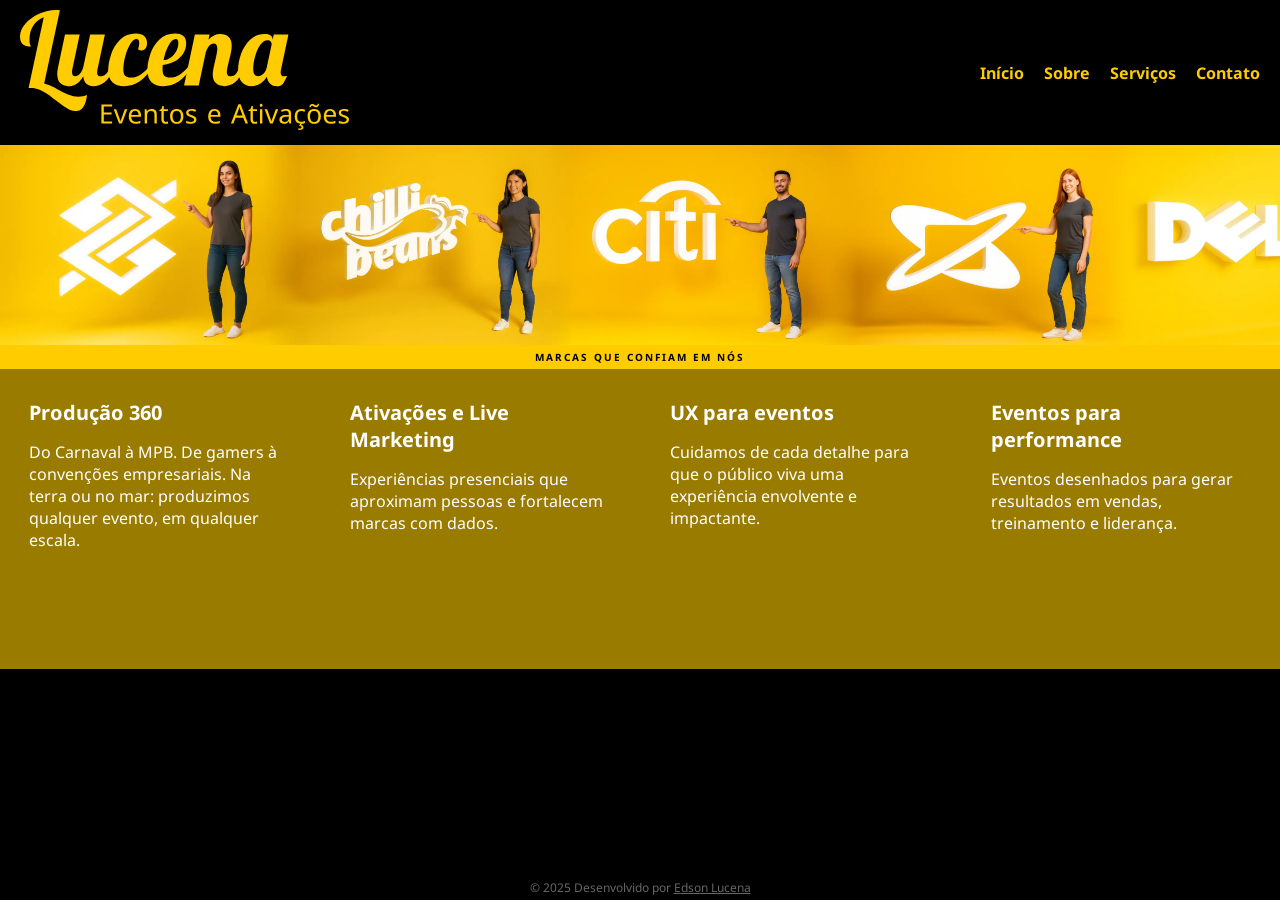
==== index.html @ a561ec1a "carrossel" ====
<!DOCTYPE html>
<html lang="pt-BR">
<head>
    <meta charset="UTF-8">
    <meta name="viewport" content="width=device-width, initial-scale=1.0">
    <title>Meu Site</title>
    <link rel="preconnect" href="https://fonts.googleapis.com">
    <link rel="preconnect" href="https://fonts.gstatic.com" crossorigin>
    <link href="https://fonts.googleapis.com/css2?family=Noto+Sans:wght@400;700&display=swap" rel="stylesheet">
    <link rel="stylesheet" href="styles.css">
</head>
<body>

    <header>
        <div class="logo-container">
            <img src="images/logo.svg" alt="Logotipo do projeto" class="logo">
        </div>

        <nav class="desktop-menu">
            <ul>
                <li><a href="#">Início</a></li>
                <li><a href="#">Sobre</a></li>
                <li><a href="#">Serviços</a></li>
                <li><a href="#">Contato</a></li>
            </ul>
        </nav>
    </header>

    <nav class="mobile-menu">
        <ul>
            <li><a href="#">Opção 1</a></li>
            <li><a href="#">Opção 2</a></li>
            <li><a href="#">Opção 3</a></li>
            <li><a href="#">Opção 4</a></li>
            <li><a href="#">Opção 5</a></li>
        </ul>
    </nav>
    
    <div class="panoramic-wrapper">
        <div class="panoramic-container">
            </div>
    </div>
    
    <div class="image-caption-band">MARCAS QUE CONFIAM EM NÓS</div>

    <section class="service-cards-section">
        <div class="service-cards-container">
            <div class="service-card">
                <a href="#">
                    <video class="card-video-bg" autoplay loop muted playsinline>
                        <source src="producao360.mp4" type="video/mp4">
                    </video>
                    <div class="card-content-overlay">
                        <h3>Produção 360</h3>
                        <p>Do Carnaval à MPB. De gamers à convenções empresariais. Na terra ou no mar: produzimos qualquer evento, em qualquer escala.</p>
                    </div>
                </a>
            </div>
            <div class="service-card">
                <a href="#">
                    <video class="card-video-bg" autoplay loop muted playsinline>
                        <source src="livemkt.mp4" type="video/mp4">
                    </video>
                    <div class="card-content-overlay">
                        <h3>Ativações e Live Marketing</h3>
                        <p>Experiências presenciais que aproximam pessoas e fortalecem marcas com dados.</p>
                    </div>
                </a>
            </div>
            <div class="service-card">
                <a href="#">
                    <video class="card-video-bg" autoplay loop muted playsinline>
                        <source src="ux.mp4" type="video/mp4">
                    </video>
                    <div class="card-content-overlay">
                        <h3>UX para eventos</h3>
                        <p>Cuidamos de cada detalhe para que o público viva uma experiência envolvente e impactante.</p>
                    </div>
                </a>
            </div>
            <div class="service-card">
                <a href="#">
                    <video class="card-video-bg" autoplay loop muted playsinline>
                        <source src="treinamento.mp4" type="video/mp4">
                    </video>
                    <div class="card-content-overlay">
                        <h3>Eventos para performance</h3>
                        <p>Eventos desenhados para gerar resultados em vendas, treinamento e liderança.</p>
                    </div>
                </a>
            </div>
        </div>
    </section>

    <footer class="site-footer">
        <p class="copyright">© 2025 Desenvolvido por <a href="https://www.linkedin.com/in/edsonlucena/" target="_blank">Edson Lucena</a></p>
    </footer>

    </body>
</html>
---- styles.css ----
/* Estilos gerais */
* {
    box-sizing: border-box;
    margin: 0;
    padding: 0;
}

body {
    font-family: 'Noto Sans', sans-serif;
    background-color: #000000; /* Fundo preto absoluto */
    color: #ffffff; /* Cor de texto padrão branco para legibilidade */
    overflow-x: hidden;
    width: 100%;
    padding-bottom: 30px; /* Adicionado para evitar que o conteúdo fique por trás do rodapé */
}

/* Estilos para o wrapper da imagem panorâmica */
.panoramic-wrapper {
    position: relative;
    margin-bottom: 0;
    width: 100%;
}

/* Estilos para a imagem panorâmica - ALTERADO PARA BACKGROUND E ANIMAÇÃO */
.panoramic-container {
    width: 100%;
    overflow: hidden; /* Garante que a rolagem seja tratada pela animação e não pelo navegador */
    white-space: nowrap;
    -webkit-overflow-scrolling: touch;
    max-width: 100vw;
    height: 185px; /* Define a altura do contêiner */
    
    /* Configuração do Background para o Efeito Carrossel */
    background-image: url('images/imagem_marcas.webp'); /* URL da sua imagem */
    background-repeat: repeat-x; /* Repete horizontalmente */
    background-size: auto 100%; /* Ajusta a altura da imagem para preencher o contêiner, mantendo a proporção */
    
    /* Aplica a Animação */
    animation: scroll-panoramic 40s linear infinite; /* 40s para um movimento lento e constante */
}

/* Os estilos .panoramic-container:active, cursores e scrollbar-hiding foram removidos pois não são mais necessários. */

/* NOVO: Keyframes para a animação de rolagem */
@keyframes scroll-panoramic {
    from {
        background-position: 0 0; /* Começa na posição 0 */
    }
    to {
        background-position: -3000px 0; /* Move a posição X em um valor grande para simular o loop infinito da repetição do background */
    }
}

/* Estilos para a faixa de legenda */
.image-caption-band {
    width: 100%;
    background-color: #FFCC00; /* Fundo #FFCC00 */
    color: #000000; /* Texto preto absoluto */
    text-align: center;
    padding: 5px 0;
    margin-top: 0;
    font-weight: bold;
    letter-spacing: 2px;
    font-size: 10px; /* Tamanho reduzido */
}

/* Estilos para Mobile (o padrão, para começar) */
header {
    display: flex;
    flex-direction: column;
    align-items: flex-start;
    padding: 10px 10px 0;
    max-width: 100%;
}

.logo-container {
    padding: 0;
}

.logo {
    height: 90px;
}

/* Esconde o menu de desktop por padrão */
.desktop-menu {
    display: none;
}

/* Estilos do menu mobile */
.mobile-menu {
    width: 100%;
    overflow-x: auto;
    -webkit-overflow-scrolling: touch;
    margin-top: 0;
    padding: 10px 10px;
    max-width: 100%;
}

/* Ocultar a barra de rolagem visualmente, mantendo a funcionalidade de rolagem */
.mobile-menu::-webkit-scrollbar {
    display: none;
}

.mobile-menu {
    -ms-overflow-style: none;
    scrollbar-width: none;
}

.mobile-menu ul {
    list-style: none;
    display: flex;
    gap: 10px;
}

.mobile-menu ul li {
    flex-shrink: 0;
}

.mobile-menu ul li a {
    display: block;
    padding: 8px 15px;
    background-color: #FFCC00; /* Fundo #FFCC00 */
    border-radius: 20px;
    text-decoration: none;
    color: #000000; /* Corrigido para preto absoluto para maior contraste */
}

/* Estilos para Desktop (a partir de 768px de largura) */
@media (min-width: 768px) {
    header {
        flex-direction: row;
        justify-content: space-between;
        align-items: center;
        padding: 10px 20px;
        max-width: 100%;
    }

    /* Ajuste da logo para desktop */
    .logo {
        height: 120px;
    }

    /* Mostra o menu de desktop e esconde o de mobile */
    .desktop-menu {
        display: block;
    }

    .mobile-menu {
        display: none;
    }

    .desktop-menu ul {
        list-style: none;
        display: flex;
        gap: 20px;
    }

    .desktop-menu ul li a {
        text-decoration: none;
        font-weight: bold;
        color: #FFCC00; /* Texto #FFCC00 */
    }

    /* Ajuste opcional para a imagem panorâmica no desktop */
    .panoramic-container { /* Altera a altura do container que agora segura o background */
        height: 200px;
    }
}

/* Estilos da seção de cards de serviço - AJUSTADO */
.service-cards-section {
    padding: 0; /* Remove padding externo acima e abaixo */
}

.service-cards-container {
    /* Remove a rolagem horizontal e o padding lateral no mobile */
    display: flex;
    flex-direction: column; /* Empilha os cards no mobile */
    gap: 0; /* Remove o espaçamento entre os elementos */
    padding: 0;
    overflow-x: hidden;
    -webkit-overflow-scrolling: unset;
}

/* Oculta as barras de rolagem que estavam nos cards-container */
.service-cards-container::-webkit-scrollbar {
    display: none;
}

.service-cards-container {
    -ms-overflow-style: none;
    scrollbar-width: none;
}

/* Estilo do link que agora envolve todo o card */
.service-card a {
    display: block;
    text-decoration: none;
    color: inherit;
    position: relative; /* ESSENCIAL para posicionar o vídeo e o overlay */
    height: 100%; /* Garante que o 'a' ocupe a altura do card */
}

.service-card {
    /* Ajustes para retângulos que ocupam 100% da largura em mobile */
    flex: 1 1 100%;
    width: 100%;
    height: 200px; /* Altura fixa para criar o retângulo espaçoso */
    padding: 0; /* Removido para o padding ser controlado pelo overlay */
    background-color: #FFCC00; /* Retorna o fundo amarelo para cards sem vídeo */
    border-radius: 0; /* Remove o arredondamento */
    text-align: left;
    cursor: pointer;
    margin-bottom: 0;
}

/* NOVO: Estilo para o vídeo de fundo do card */
.card-video-bg {
    position: absolute;
    top: 0;
    left: 0;
    width: 100%;
    height: 100%;
    object-fit: cover; /* Garante que o vídeo cubra todo o container */
    z-index: 1; /* Coloca o vídeo abaixo do texto */
}

/* NOVO: Estilo para o overlay de conteúdo (texto) - APLICA O PADDING E A COR PADRÃO */
.card-content-overlay {
    position: relative; /* Necessário para estar acima do vídeo */
    z-index: 2; /* Garante que o texto fique por cima */
    height: 100%; /* Ocupa a altura total */
    padding: 30px; /* GARANTE O ESPAÇAMENTO INTERNO (O RESPIRO) */
    color: #000000; /* Cor padrão do texto (preto) para cards amarelos */
}

/* Regras de cor padrão para o texto (Usando 'inherit' ou nada para pegar a cor do .card-content-overlay) */
.service-card h3 {
    font-size: 20px;
    margin-bottom: 15px;
    color: inherit; /* Herda a cor do .card-content-overlay (preto) */
}

.service-card p {
    font-size: 16px;
    white-space: normal;
    overflow-wrap: break-word;
    color: inherit; /* Herda a cor do .card-content-overlay (preto) */
}

/* Regras de Sobrescrita APENAS para Cards com Vídeo (Força o overlay escuro e o texto branco) */
.service-card video + .card-content-overlay {
    background-color: rgba(0, 0, 0, 0.4); /* Aplica o overlay escuro apenas no card com vídeo */
    color: #ffffff; /* Força o texto para branco */
}


/* Estilos para Desktop (a partir de 768px de largura) - AJUSTADO */
@media (min-width: 768px) {
    .service-cards-container {
        flex-direction: row; /* Coloca os cards lado a lado no desktop */
        justify-content: flex-start;
        overflow-x: hidden;
        /* CORREÇÃO: Hack para eliminar micro respiros entre os cards no desktop. */
        margin-left: -1px;
        margin-right: -1px;
    }

    .service-card {
        flex: 1; /* Distribui o espaço igualmente entre os 4 cards */
        width: auto;
        max-width: none;
        height: 300px; /* Altura maior para desktop */
    }
}

/* --- */
/* Estilos para o Rodapé Fixo */
.site-footer {
    position: fixed;
    bottom: 0;
    left: 0;
    width: 100%;
    background-color: #000000; /* Alterado de #FFCC00 para preto absoluto */
    color: #666666; /* Alterado de #000000 para cinza escuro */
    text-align: center;
    padding: 3px 20px; /* Altura reduzida */
    font-size: 12px;
    z-index: 1000;
}

.site-footer p {
    margin: 0;
    line-height: 1.5;
}

.site-footer a {
    color: #666666; /* Alterado de #000000 para cinza escuro */
    text-decoration: underline;
}
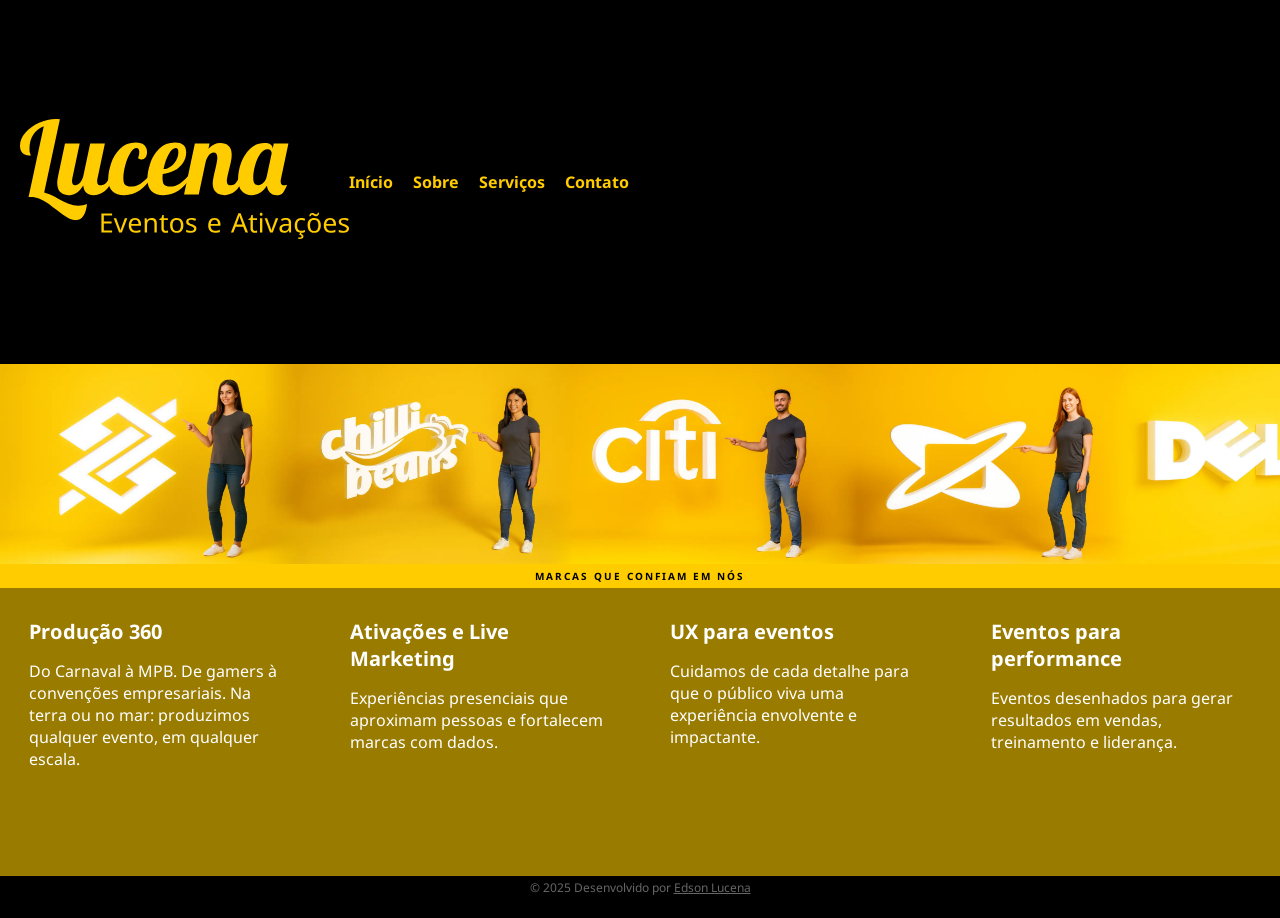
==== commit d99f0543: "cabecalho" ====
--- a/index.html
+++ b/index.html
@@ -24,6 +24,12 @@
                 <li><a href="#">Contato</a></li>
             </ul>
         </nav>
+
+        <div class="header-video-container">
+            <video class="header-video-bg" autoplay loop muted playsinline>
+                <source src="1126.mp4" type="video/mp4">
+            </video>
+        </div>
     </header>
 
     <nav class="mobile-menu">
--- a/styles.css
+++ b/styles.css
@@ -39,8 +39,6 @@
     animation: scroll-panoramic 40s linear infinite; /* 40s para um movimento lento e constante */
 }
 
-/* Os estilos .panoramic-container:active, cursores e scrollbar-hiding foram removidos pois não são mais necessários. */
-
 /* NOVO: Keyframes para a animação de rolagem */
 @keyframes scroll-panoramic {
     from {
@@ -125,6 +123,12 @@
     color: #000000; /* Corrigido para preto absoluto para maior contraste */
 }
 
+/* Ocultar o vídeo em dispositivos móveis (padrão) */
+.header-video-container {
+    display: none; 
+}
+
+
 /* Estilos para Desktop (a partir de 768px de largura) */
 @media (min-width: 768px) {
     header {
@@ -164,6 +168,24 @@
     /* Ajuste opcional para a imagem panorâmica no desktop */
     .panoramic-container { /* Altera a altura do container que agora segura o background */
         height: 200px;
+    }
+
+    /* NOVO: Estilos para o vídeo no cabeçalho */
+    .header-video-container {
+        width: 100%;
+        display: flex; /* Restaura a exibição e centralização para desktop */
+        justify-content: center; /* Centraliza o conteúdo horizontalmente */
+        align-items: center;
+        padding: 20px 0;
+        margin-top: 20px;
+        /* Sobrescreve o display: none padrão */
+    }
+
+    .header-video-bg {
+        max-width: 900px; /* Define uma largura máxima razoável para o vídeo */
+        width: 90%; /* Ocupa 90% do container */
+        height: auto; /* Mantém a proporção do vídeo */
+        display: block;
     }
 }
 
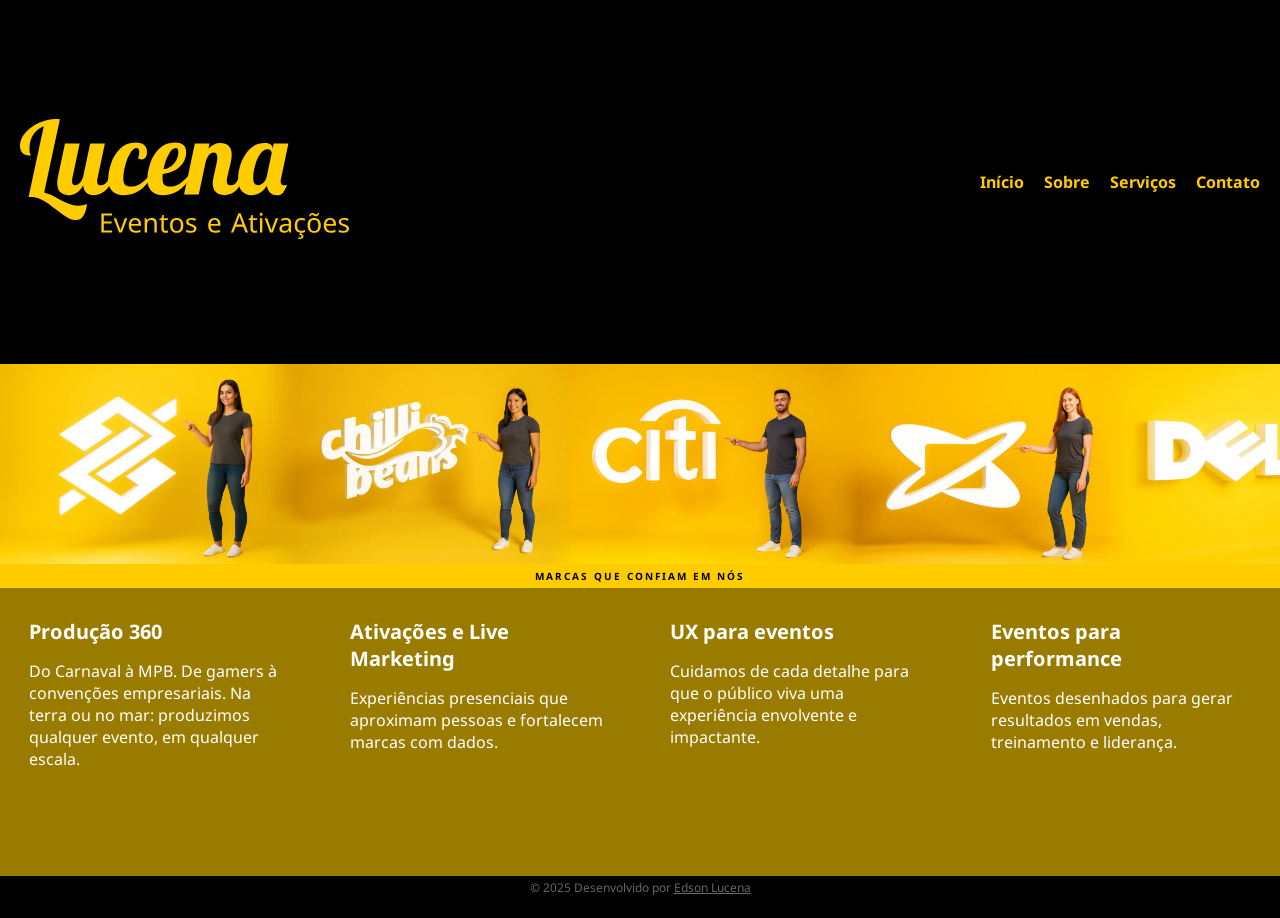
==== commit aaa78449: "up" ====
--- a/index.html
+++ b/index.html
@@ -16,6 +16,12 @@
             <img src="images/logo.svg" alt="Logotipo do projeto" class="logo">
         </div>
 
+        <div class="header-video-container">
+            <video class="header-video-bg" autoplay loop muted playsinline>
+                <source src="1126.mp4" type="video/mp4">
+            </video>
+        </div>
+
         <nav class="desktop-menu">
             <ul>
                 <li><a href="#">Início</a></li>
@@ -24,12 +30,6 @@
                 <li><a href="#">Contato</a></li>
             </ul>
         </nav>
-
-        <div class="header-video-container">
-            <video class="header-video-bg" autoplay loop muted playsinline>
-                <source src="1126.mp4" type="video/mp4">
-            </video>
-        </div>
     </header>
 
     <nav class="mobile-menu">
--- a/styles.css
+++ b/styles.css
@@ -170,11 +170,12 @@
         height: 200px;
     }
 
-    /* NOVO: Estilos para o vídeo no cabeçalho */
+    /* NOVO: Estilos para o vídeo no cabeçalho (AJUSTADO) */
     .header-video-container {
-        width: 100%;
+        /* width: 100%; REMOVIDO */
+        flex-grow: 1; /* Permite que o container ocupe todo o espaço central entre logo e menu */
         display: flex; /* Restaura a exibição e centralização para desktop */
-        justify-content: center; /* Centraliza o conteúdo horizontalmente */
+        justify-content: center; /* Centraliza o conteúdo horizontalmente dentro do espaço */
         align-items: center;
         padding: 20px 0;
         margin-top: 20px;
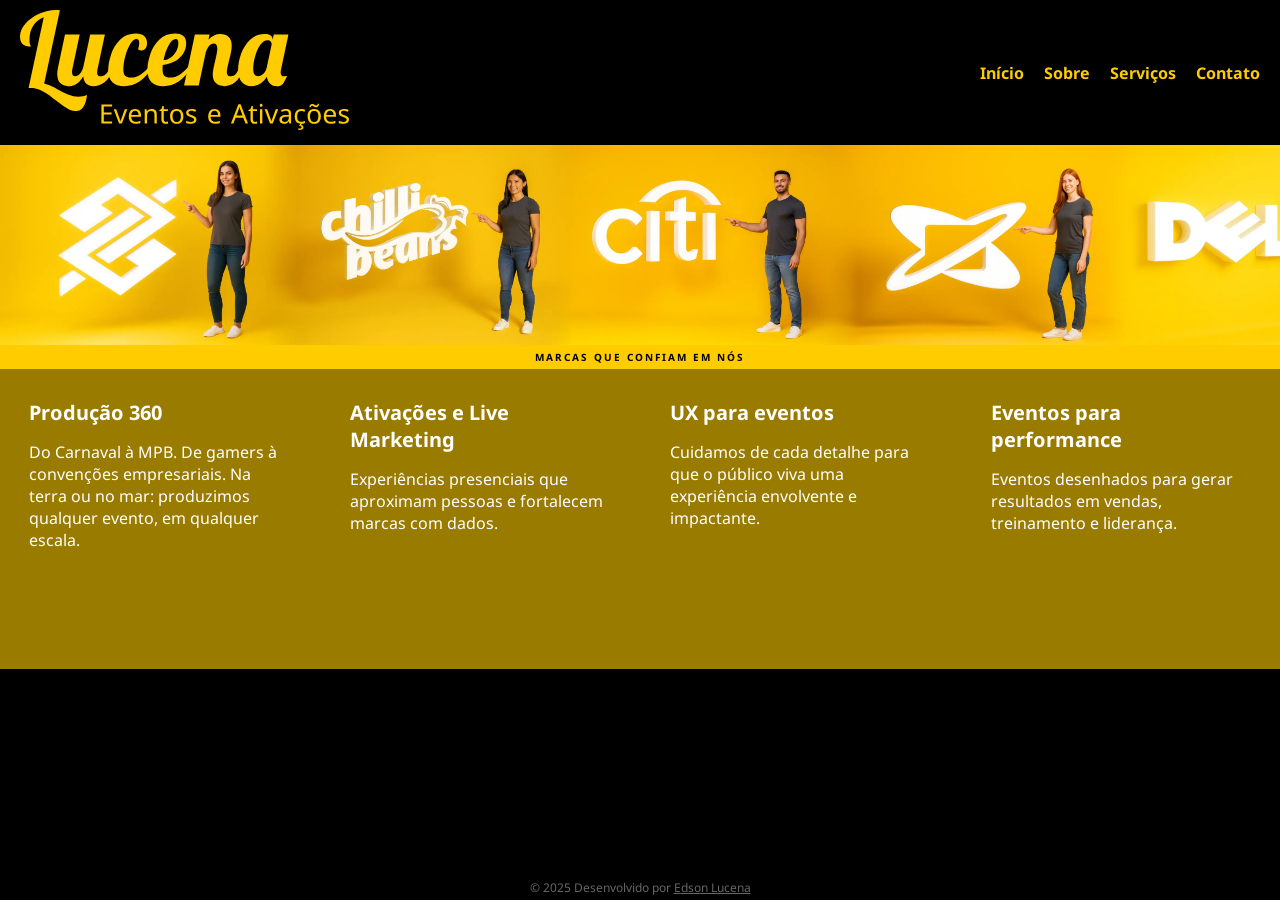
==== commit d1fe7532: "back" ====
--- a/index.html
+++ b/index.html
@@ -14,12 +14,6 @@
     <header>
         <div class="logo-container">
             <img src="images/logo.svg" alt="Logotipo do projeto" class="logo">
-        </div>
-
-        <div class="header-video-container">
-            <video class="header-video-bg" autoplay loop muted playsinline>
-                <source src="1126.mp4" type="video/mp4">
-            </video>
         </div>
 
         <nav class="desktop-menu">
--- a/styles.css
+++ b/styles.css
@@ -39,6 +39,8 @@
     animation: scroll-panoramic 40s linear infinite; /* 40s para um movimento lento e constante */
 }
 
+/* Os estilos .panoramic-container:active, cursores e scrollbar-hiding foram removidos pois não são mais necessários. */
+
 /* NOVO: Keyframes para a animação de rolagem */
 @keyframes scroll-panoramic {
     from {
@@ -123,12 +125,6 @@
     color: #000000; /* Corrigido para preto absoluto para maior contraste */
 }
 
-/* Ocultar o vídeo em dispositivos móveis (padrão) */
-.header-video-container {
-    display: none; 
-}
-
-
 /* Estilos para Desktop (a partir de 768px de largura) */
 @media (min-width: 768px) {
     header {
@@ -168,25 +164,6 @@
     /* Ajuste opcional para a imagem panorâmica no desktop */
     .panoramic-container { /* Altera a altura do container que agora segura o background */
         height: 200px;
-    }
-
-    /* NOVO: Estilos para o vídeo no cabeçalho (AJUSTADO) */
-    .header-video-container {
-        /* width: 100%; REMOVIDO */
-        flex-grow: 1; /* Permite que o container ocupe todo o espaço central entre logo e menu */
-        display: flex; /* Restaura a exibição e centralização para desktop */
-        justify-content: center; /* Centraliza o conteúdo horizontalmente dentro do espaço */
-        align-items: center;
-        padding: 20px 0;
-        margin-top: 20px;
-        /* Sobrescreve o display: none padrão */
-    }
-
-    .header-video-bg {
-        max-width: 900px; /* Define uma largura máxima razoável para o vídeo */
-        width: 90%; /* Ocupa 90% do container */
-        height: auto; /* Mantém a proporção do vídeo */
-        display: block;
     }
 }
 
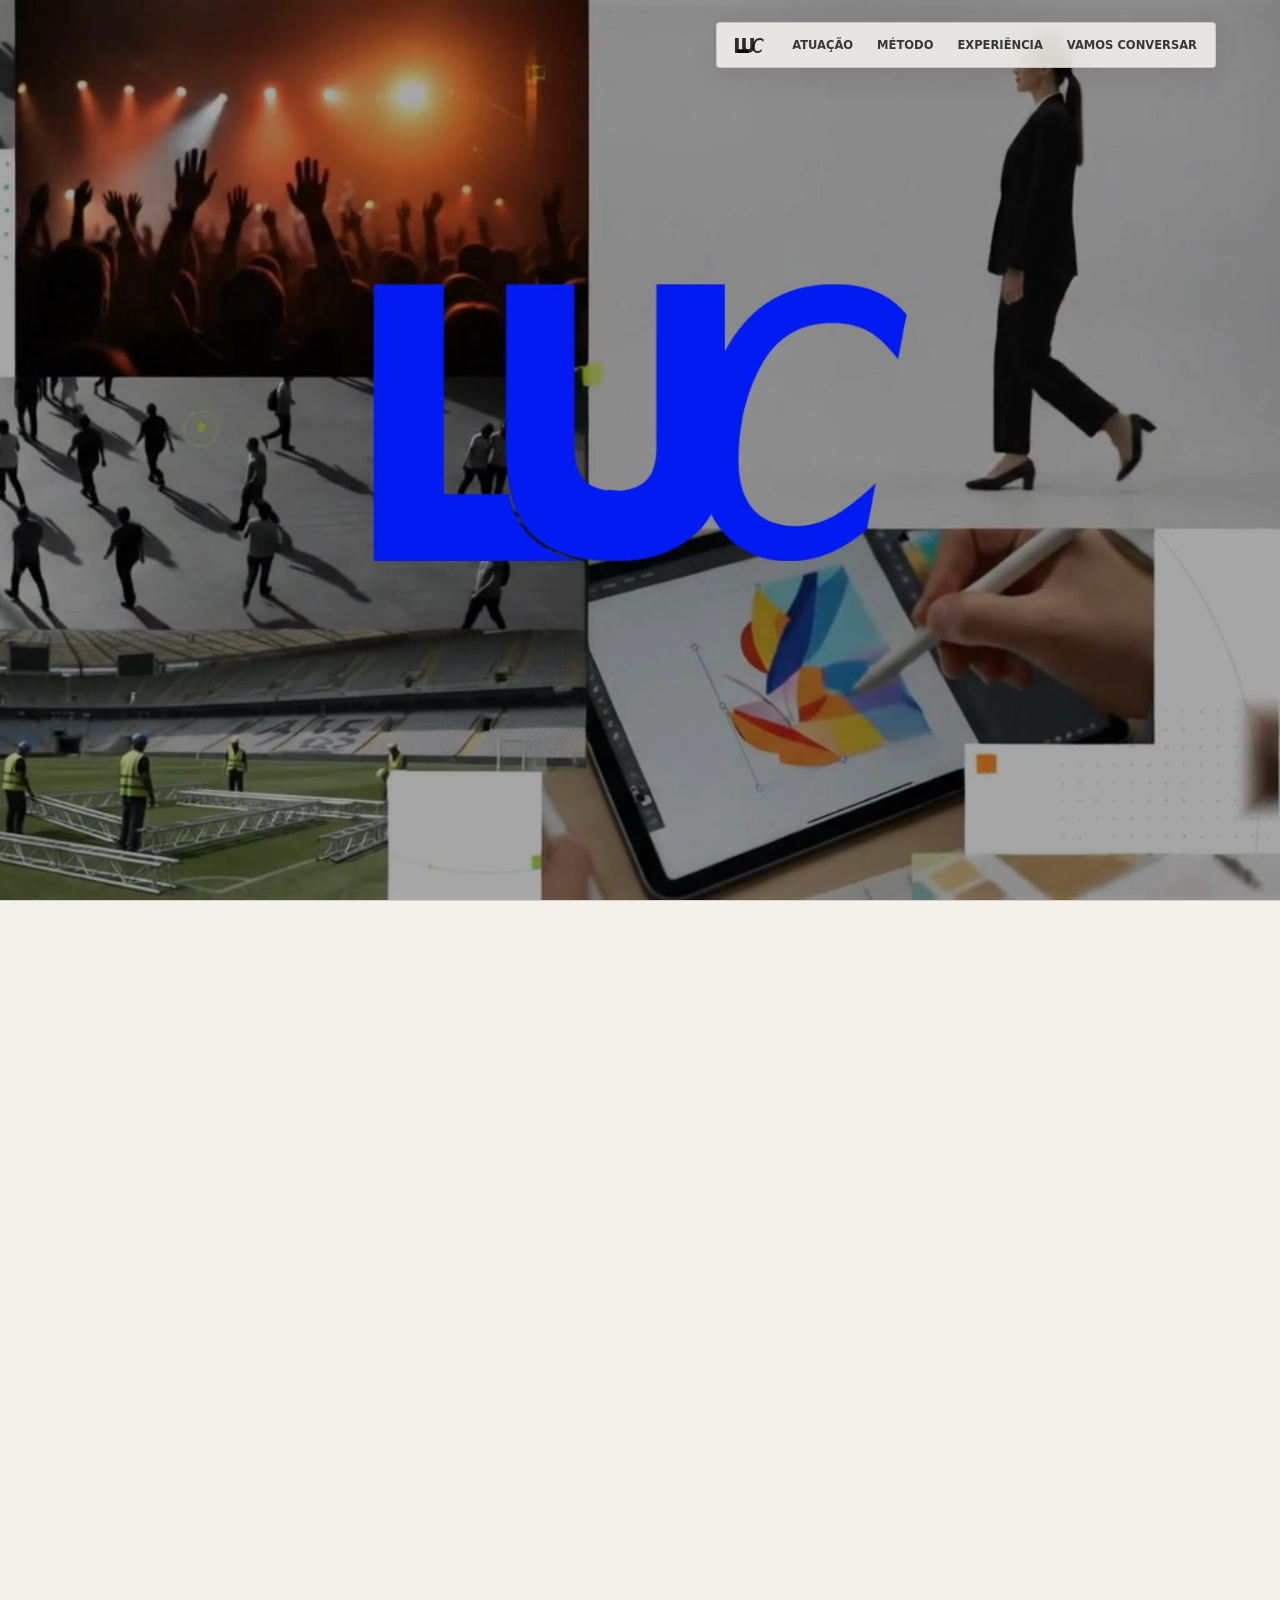
==== commit 153cd794: "Novo" ====
--- a/index.html
+++ b/index.html
@@ -1,100 +1,341 @@
-<!DOCTYPE html>
+<!doctype html>
 <html lang="pt-BR">
-<head>
-    <meta charset="UTF-8">
-    <meta name="viewport" content="width=device-width, initial-scale=1.0">
-    <title>Meu Site</title>
-    <link rel="preconnect" href="https://fonts.googleapis.com">
-    <link rel="preconnect" href="https://fonts.gstatic.com" crossorigin>
-    <link href="https://fonts.googleapis.com/css2?family=Noto+Sans:wght@400;700&display=swap" rel="stylesheet">
-    <link rel="stylesheet" href="styles.css">
-</head>
-<body>
-
-    <header>
-        <div class="logo-container">
-            <img src="images/logo.svg" alt="Logotipo do projeto" class="logo">
-        </div>
-
-        <nav class="desktop-menu">
-            <ul>
-                <li><a href="#">Início</a></li>
-                <li><a href="#">Sobre</a></li>
-                <li><a href="#">Serviços</a></li>
-                <li><a href="#">Contato</a></li>
-            </ul>
-        </nav>
+  <head>
+    <meta charset="utf-8" />
+    <meta name="viewport" content="width=device-width, initial-scale=1" />
+    <title>LUC Creative & Co | Branding, Eventos e Tecnologia</title>
+    <meta
+      name="description"
+      content="Menos achismo. Mais método. Estratégia, branding, tecnologia, comunicação e experiências conectadas através de direção e execução."
+    />
+    <meta name="robots" content="index, follow, max-image-preview:large" />
+    <meta name="referrer" content="strict-origin-when-cross-origin" />
+    <meta name="theme-color" content="#f4f0ea" />
+    <link rel="canonical" href="https://souluc.com.br/" />
+    <link rel="icon" href="assets/favicon-luc-site.svg?v=1" type="image/svg+xml" />
+    <link rel="manifest" href="site.webmanifest" />
+    <meta property="og:locale" content="pt_BR" />
+    <meta property="og:type" content="website" />
+    <meta property="og:site_name" content="LUC Creative & Co" />
+    <meta property="og:title" content="LUC Creative & Co | Branding, Eventos e Tecnologia" />
+    <meta
+      property="og:description"
+      content="Menos achismo. Mais método. Estratégia, branding, tecnologia, comunicação e experiências conectadas através de direção e execução."
+    />
+    <meta property="og:url" content="https://souluc.com.br/" />
+    <meta property="og:image" content="https://souluc.com.br/og-image.jpg" />
+    <meta property="og:image:type" content="image/jpeg" />
+    <meta property="og:image:width" content="1200" />
+    <meta property="og:image:height" content="630" />
+    <meta property="og:image:alt" content="LUC Creative & Co" />
+    <meta name="twitter:card" content="summary_large_image" />
+    <meta name="twitter:title" content="LUC Creative & Co | Branding, Eventos e Tecnologia" />
+    <meta
+      name="twitter:description"
+      content="Menos achismo. Mais método. Estratégia, branding, tecnologia, comunicação e experiências conectadas através de direção e execução."
+    />
+    <meta name="twitter:image" content="https://souluc.com.br/og-image.jpg" />
+    <link rel="stylesheet" href="styles.css?v=contato-definitivo-3" />
+    <script type="application/ld+json">
+      {
+        "@context": "https://schema.org",
+        "@type": "Organization",
+        "name": "LUC Creative & Co",
+        "url": "https://souluc.com.br/",
+        "email": "contato@souluc.com.br",
+        "logo": "https://souluc.com.br/assets/luc-creative-assinatura.png",
+        "description": "Estratégia, branding, comunicação, tecnologia, experiências e execução para construir marcas relevantes."
+      }
+    </script>
+  </head>
+  <body>
+    <a class="skip-link" href="#presenca">Pular para o conteúdo</a>
+    <header class="site-header" aria-label="Navegação principal">
+      <nav class="nav-links" aria-label="Seções">
+        <a class="nav-home-dot" href="#top" aria-label="Voltar ao início">
+          <svg class="nav-home-luc" viewBox="0 0 77.36 40.34" aria-hidden="true">
+            <polygon points="0 0 10.14 0 10.14 30.74 23.83 30.74 23.83 40.34 0 40.34 0 0" />
+            <path d="M76.12,10.91c-1.61-2.1-3.14-3.51-4.57-4.21-1.43-.71-3.08-1.06-4.93-1.06-4.66,0-8.11,2.03-10.33,6.09-2.22,4.06-3.34,8.7-3.34,13.9,0,3.14.71,5.52,2.12,7.15,1.41,1.62,3.48,2.43,6.2,2.43,2.1,0,4.09-.57,5.96-1.71,1.87-1.15,3.75-2.65,5.64-4.5l-1.24,6.64c-3.6,3.13-7.37,4.69-11.29,4.69s-6.93-1.33-9.38-3.97c-2.42-2.66-3.64-6.49-3.64-11.48,0-6.61,1.69-12.41,5.08-17.4,3.4-4.99,8.25-7.48,14.53-7.48,4.57,0,8.04,1.48,10.44,4.45l-1.24,6.46Z" />
+            <rect x="5.38" y="30.59" width="30.2" height="9.74" />
+            <path d="M34.28,30.06c.32.02.65.04.97.03-.04.5-.08.98-.08,1.39l.07,4.36c-.16,1.58-.08,3.08.19,4.48-4.28.07-8.94-.71-12.21-3.68-1.59-1.47-2.71-3.58-3.35-6.32l.22.12c4.61,2.5,10.02,2.17,14.19-.39Z" />
+            <path d="M19.2,0h9.93v23.63c0,2.39.51,4.07,1.53,5.04,1.03.94,2.52,1.42,4.45,1.42s3.33-.48,4.37-1.44c1.05-.97,1.57-2.64,1.57-5.02V0h9.93v24c0,5.79-1.49,9.97-4.46,12.51-2.96,2.54-6.8,3.82-11.54,3.82-5.14,0-9.05-1.23-11.76-3.69-2.68-2.48-4.02-6.78-4.02-12.88V0Z" />
+          </svg>
+          <span class="sr-only">Início</span>
+        </a>
+        <button
+          class="nav-toggle"
+          type="button"
+          aria-expanded="false"
+          aria-controls="mobile-navigation"
+          aria-label="Abrir menu"
+        >
+          <span></span>
+          <span></span>
+          <span></span>
+        </button>
+        <span class="nav-mobile-links" id="mobile-navigation">
+          <a href="#presenca">Atuação</a>
+          <a href="#metodo">Método</a>
+          <a href="#experiencia">Experiência</a>
+          <a href="#iniciar-projeto">VAMOS CONVERSAR</a>
+        </span>
+      </nav>
     </header>
 
-    <nav class="mobile-menu">
-        <ul>
-            <li><a href="#">Opção 1</a></li>
-            <li><a href="#">Opção 2</a></li>
-            <li><a href="#">Opção 3</a></li>
-            <li><a href="#">Opção 4</a></li>
-            <li><a href="#">Opção 5</a></li>
-        </ul>
-    </nav>
-    
-    <div class="panoramic-wrapper">
-        <div class="panoramic-container">
-            </div>
-    </div>
-    
-    <div class="image-caption-band">MARCAS QUE CONFIAM EM NÓS</div>
-
-    <section class="service-cards-section">
-        <div class="service-cards-container">
-            <div class="service-card">
-                <a href="#">
-                    <video class="card-video-bg" autoplay loop muted playsinline>
-                        <source src="producao360.mp4" type="video/mp4">
-                    </video>
-                    <div class="card-content-overlay">
-                        <h3>Produção 360</h3>
-                        <p>Do Carnaval à MPB. De gamers à convenções empresariais. Na terra ou no mar: produzimos qualquer evento, em qualquer escala.</p>
-                    </div>
-                </a>
-            </div>
-            <div class="service-card">
-                <a href="#">
-                    <video class="card-video-bg" autoplay loop muted playsinline>
-                        <source src="livemkt.mp4" type="video/mp4">
-                    </video>
-                    <div class="card-content-overlay">
-                        <h3>Ativações e Live Marketing</h3>
-                        <p>Experiências presenciais que aproximam pessoas e fortalecem marcas com dados.</p>
-                    </div>
-                </a>
-            </div>
-            <div class="service-card">
-                <a href="#">
-                    <video class="card-video-bg" autoplay loop muted playsinline>
-                        <source src="ux.mp4" type="video/mp4">
-                    </video>
-                    <div class="card-content-overlay">
-                        <h3>UX para eventos</h3>
-                        <p>Cuidamos de cada detalhe para que o público viva uma experiência envolvente e impactante.</p>
-                    </div>
-                </a>
-            </div>
-            <div class="service-card">
-                <a href="#">
-                    <video class="card-video-bg" autoplay loop muted playsinline>
-                        <source src="treinamento.mp4" type="video/mp4">
-                    </video>
-                    <div class="card-content-overlay">
-                        <h3>Eventos para performance</h3>
-                        <p>Eventos desenhados para gerar resultados em vendas, treinamento e liderança.</p>
-                    </div>
-                </a>
-            </div>
-        </div>
-    </section>
-
+    <main id="top">
+      <section class="hero" aria-labelledby="hero-title">
+        <video
+          class="hero-video"
+          autoplay
+          muted
+          loop
+          playsinline
+          preload="metadata"
+          poster="assets/hero-poster.jpg?v=1"
+          aria-hidden="true"
+        >
+          <source src="assets/hero-video-mobile.mp4?v=1" type="video/mp4" media="(max-width: 880px)" />
+          <source src="assets/hero-video-desktop.mp4?v=1" type="video/mp4" />
+        </video>
+        <h1 id="hero-title" class="sr-only">
+          LUC Creative & Co: estratégia, branding, experiências e execução para marcas
+        </h1>
+      </section>
+
+      <section class="what" id="presenca" aria-labelledby="what-title">
+        <div class="section-heading">
+          <h2 id="what-title">O que existe entre<br />a estratégia e a<br />experiência</h2>
+        </div>
+        <div class="what-intro">
+          <p class="what-subheadline">
+            As conexões que transformam planejamento em presença, comunicação em percepção e
+            execução em resultado.
+          </p>
+          <p>
+            Nenhuma marca ganha relevância por uma única frente de atuação. Resultado acontece
+            quando estratégia, comunicação, tecnologia e execução trabalham como um sistema.
+          </p>
+        </div>
+        <div class="what-grid">
+          <article class="pillar-branding">
+            <div class="card-content-overlay">
+              <h3>Branding</h3>
+              <p>Posicionamento, identidade visual, arquitetura de marca e direção estratégica.</p>
+            </div>
+          </article>
+          <article class="pillar-experiencia">
+            <div class="card-content-overlay">
+              <h3>Experiência</h3>
+              <p>Eventos, ativações, convenções, treinamentos e experiências presenciais.</p>
+            </div>
+          </article>
+          <article class="pillar-digital">
+            <div class="card-content-overlay">
+              <h3>Presença Digital</h3>
+              <p>Sites, landing pages, automações, interfaces, SEO e jornadas digitais.</p>
+            </div>
+          </article>
+          <article class="pillar-execucao">
+            <div class="card-content-overlay">
+              <h3>Execução</h3>
+              <p>Produção, logística, fornecedores, tecnologia e operação.</p>
+            </div>
+          </article>
+        </div>
+      </section>
+
+      <section class="about" id="metodo" aria-labelledby="about-title">
+        <div class="section-heading">
+          <div class="about-heading-copy">
+            <h2 id="about-title">Menos achismo.<br />Mais método.</h2>
+            <p>Porque opinião não é estratégia.</p>
+          </div>
+        </div>
+        <div class="about-copy">
+          <p>
+            Antes da execução existe análise. Antes da análise existe contexto.
+          </p>
+        </div>
+        <ol class="method-flow" aria-label="Etapas do método LUC Creative & Co">
+          <li>
+            <span class="method-number">01</span>
+            <h3>Investigamos</h3>
+            <p>Entendemos contexto, mercado, oportunidades e restrições antes de propor qualquer caminho.</p>
+          </li>
+          <li>
+            <span class="method-number">02</span>
+            <h3>Validamos</h3>
+            <p>Testamos percepções, confrontamos dados e reduzimos riscos antes de investir recursos.</p>
+          </li>
+          <li>
+            <span class="method-number">03</span>
+            <h3>Estruturamos</h3>
+            <p>Transformamos estratégia em planos claros, responsabilidades definidas e execução coordenada.</p>
+          </li>
+          <li>
+            <span class="method-number">04</span>
+            <h3>Orientamos</h3>
+            <p>Do posicionamento à operação, cada decisão precisa servir ao mesmo objetivo.</p>
+          </li>
+          <li>
+            <span class="method-number">05</span>
+            <h3>Executamos</h3>
+            <p>Trabalhamos com controle, alinhamento e responsabilidade para transformar estratégia em resultado.</p>
+          </li>
+        </ol>
+      </section>
+
+      <section class="projects portfolio-projects" id="experiencia" aria-labelledby="experience-title">
+        <div class="portfolio-heading">
+          <div class="portfolio-heading-copy">
+            <h2 id="experience-title">Método se refina na prática.</h2>
+            <p class="portfolio-subheadline">
+              Ao longo da trajetória, cada projeto ampliou repertório, fortaleceu processos e contribuiu para a forma
+              como pensamos, planejamos e executamos.
+            </p>
+          </div>
+        </div>
+        <div class="portfolio-mosaic">
+          <div class="editorial-territory">
+            <div class="territory-heading">
+              <h3>Marcas</h3>
+              <p>Ativações, experiências e projetos desenvolvidos para marcas de diferentes segmentos.</p>
+            </div>
+            <div class="editorial-mosaic mosaic-brands" aria-label="Marcas que fazem parte da trajetória">
+              <figure class="editorial-item tile-brand-a"><figcaption>Banco do Brasil</figcaption></figure>
+              <figure class="editorial-item tile-brand-b"><figcaption>Chilli Beans</figcaption></figure>
+              <figure class="editorial-item tile-brand-c"><figcaption>Dell</figcaption></figure>
+              <figure class="editorial-item tile-brand-d"><figcaption>Fiat</figcaption></figure>
+              <figure class="editorial-item tile-brand-e"><figcaption>Itaú</figcaption></figure>
+              <figure class="editorial-item tile-brand-f"><figcaption>Jeep</figcaption></figure>
+              <figure class="editorial-item tile-brand-g"><figcaption>Vivo</figcaption></figure>
+              <figure class="editorial-item tile-brand-h"><figcaption>Natura</figcaption></figure>
+            </div>
+          </div>
+
+          <div class="editorial-territory">
+            <div class="territory-heading">
+              <h3>Artistas</h3>
+              <p>Shows produzidos para artistas de diferentes gêneros, públicos e formatos.</p>
+            </div>
+            <div class="editorial-mosaic mosaic-artists" aria-label="Artistas que fazem parte da trajetória">
+              <figure class="editorial-item tile-artist-a"><figcaption><strong>Alceu</strong><span>Valença</span></figcaption></figure>
+              <figure class="editorial-item tile-artist-b"><figcaption><strong>Carlinhos</strong><span>Brown</span></figcaption></figure>
+              <figure class="editorial-item tile-artist-c"><figcaption><strong>Caetano</strong><span>Veloso</span></figcaption></figure>
+              <figure class="editorial-item tile-artist-d"><figcaption><strong>Chico</strong><span>Buarque</span></figcaption></figure>
+              <figure class="editorial-item tile-artist-e"><figcaption><strong>Elba</strong><span>Ramalho</span></figcaption></figure>
+              <figure class="editorial-item tile-artist-f"><figcaption><strong>Geraldo</strong><span>Azevedo</span></figcaption></figure>
+              <figure class="editorial-item tile-artist-g"><figcaption><strong>Ivan</strong><span>Lins</span></figcaption></figure>
+              <figure class="editorial-item tile-artist-h"><figcaption><strong>João</strong><span>Bosco</span></figcaption></figure>
+              <figure class="editorial-item tile-artist-i"><figcaption><strong>Lulu</strong><span>Santos</span></figcaption></figure>
+              <figure class="editorial-item tile-artist-j"><figcaption><strong>Marisa</strong><span>Monte</span></figcaption></figure>
+              <figure class="editorial-item tile-artist-k"><figcaption><strong>Ney</strong><span>Matogrosso</span></figcaption></figure>
+              <figure class="editorial-item tile-artist-l"><figcaption><strong>Os Paralamas</strong><span>do Sucesso</span></figcaption></figure>
+              <figure class="editorial-item tile-artist-m"><figcaption><strong>Toquinho</strong></figcaption></figure>
+              <figure class="editorial-item tile-artist-n"><figcaption><strong>Vanessa</strong><span>da Mata</span></figcaption></figure>
+              <figure class="editorial-item tile-artist-o"><figcaption><strong>Zé</strong><span>Ramalho</span></figcaption></figure>
+              <figure class="editorial-item tile-artist-p"><figcaption><strong>Zeca</strong><span>Baleiro</span></figcaption></figure>
+              <figure class="editorial-item tile-artist-q"><figcaption><strong>Zélia</strong><span>Duncan</span></figcaption></figure>
+              <figure class="editorial-item tile-artist-r"><figcaption><strong>Zizi</strong><span>Possi</span></figcaption></figure>
+            </div>
+          </div>
+        </div>
+      </section>
+
+      <section class="contact" id="iniciar-projeto" aria-labelledby="contact-title">
+        <div>
+          <div class="contact-heading-copy">
+            <h2 id="contact-title">O próximo projeto<br />começa com uma<br />conversa.</h2>
+            <p class="contact-subheadline">Entender vem antes de propor.</p>
+            <p class="contact-intro">
+              Por isso, antes de falar sobre caminhos, buscamos compreender objetivos, prioridades e possibilidades.
+            </p>
+            <p class="contact-bridge">Conte-nos agora por onde devemos começar.</p>
+            <img
+              class="contact-signature"
+              src="assets/luc-creative-assinatura.png?v=2"
+              alt="LUC Creative & Co"
+              width="1361"
+              height="408"
+              loading="lazy"
+              decoding="async"
+            />
+          </div>
+        </div>
+        <form
+          id="contact-form"
+          class="contact-form"
+          action="mailto:contato@souluc.com.br"
+          method="post"
+          enctype="text/plain"
+          data-endpoint="https://script.google.com/macros/s/AKfycbyWKZT2C9OB0r_PVm5gpXtUp2uUIAJupB7f3hqzKwvX26mOUcXtq4gixX3EGaMQ2Ols/exec"
+        >
+          <input name="servico" type="hidden" value="Início de conversa pelo site LUC Creative & Co" />
+          <label class="form-trap" aria-hidden="true">
+            <span>Website</span>
+            <input name="website" type="text" tabindex="-1" autocomplete="off" />
+          </label>
+          <label>
+            <span>Nome</span>
+            <input name="nome" type="text" autocomplete="name" maxlength="120" required />
+          </label>
+          <label>
+            <span>Empresa ou projeto</span>
+            <input name="empresa" type="text" autocomplete="organization" maxlength="160" required />
+          </label>
+          <fieldset class="contact-choice contact-priority full">
+            <legend>Qual você acredita ser a sua maior prioridade hoje?</legend>
+            <div class="contact-options">
+              <label><input name="prioridade" type="radio" value="Branding" required /><span>Branding</span></label>
+              <label><input name="prioridade" type="radio" value="Comunicação" /><span>Comunicação</span></label>
+              <label><input name="prioridade" type="radio" value="Presença Digital" /><span>Presença Digital</span></label>
+              <label><input name="prioridade" type="radio" value="Eventos e Ativações" /><span>Eventos e Ativações</span></label>
+              <label><input name="prioridade" type="radio" value="Tecnologia" /><span>Tecnologia</span></label>
+              <label><input name="prioridade" type="radio" value="Ainda não sei" /><span>Ainda não sei</span></label>
+            </div>
+          </fieldset>
+          <label>
+            <span>WhatsApp</span>
+            <input name="telefone" type="tel" autocomplete="tel" maxlength="25" required />
+          </label>
+          <label>
+            <span>E-mail</span>
+            <input name="email" type="email" autocomplete="email" maxlength="160" required />
+          </label>
+          <label class="full">
+            <span>Existe um prazo importante para este projeto?</span>
+            <input name="prazo" type="text" maxlength="160" required />
+          </label>
+          <label class="full">
+            <span>O que podemos construir juntos?</span>
+            <textarea name="mensagem" rows="5" maxlength="3000" required></textarea>
+          </label>
+          <label class="contact-consent full">
+            <input id="contact-lgpd" name="lgpd" type="checkbox" required />
+            <span>
+              Concordo que meus dados sejam utilizados pela LUC Creative & Co para responder a esta solicitação,
+              conforme a <a href="privacidade.html">Política de Privacidade</a>.
+            </span>
+          </label>
+          <button id="contact-submit" class="button button-primary" type="submit">
+            Iniciar conversa
+          </button>
+          <p id="contact-status" class="contact-status full" role="status" aria-live="polite"></p>
+        </form>
+        <img
+          class="contact-signature-mobile"
+          src="assets/luc-creative-assinatura.png?v=2"
+          alt="LUC Creative & Co"
+          width="1361"
+          height="408"
+          loading="lazy"
+          decoding="async"
+        />
+      </section>
+    </main>
     <footer class="site-footer">
-        <p class="copyright">© 2025 Desenvolvido por <a href="https://www.linkedin.com/in/edsonlucena/" target="_blank">Edson Lucena</a></p>
+      <p>© 2026 LUC. Todos os direitos reservados. <a href="privacidade.html">Privacidade</a></p>
     </footer>
-
-    </body>
-</html>+    <script src="script.js?v=mobile-menu-experiencia-2" defer></script>
+  </body>
+</html>
--- a/styles.css
+++ b/styles.css
@@ -1,300 +1,2258 @@
-/* Estilos gerais */
+:root {
+  --paper: #f6f5f0;
+  --hero-paper: #fefefe;
+  --ink: #070707;
+  --muted: #62635f;
+  --line: rgba(7, 7, 7, 0.14);
+  --mist: #e3e7e2;
+  --tech: #5fd1c7;
+  --violet: #8a8ae6;
+  --signal: #d8ddd8;
+  --white: #ffffff;
+}
+
 * {
-    box-sizing: border-box;
-    margin: 0;
-    padding: 0;
+  box-sizing: border-box;
+}
+
+html {
+  scroll-behavior: smooth;
 }
 
 body {
-    font-family: 'Noto Sans', sans-serif;
-    background-color: #000000; /* Fundo preto absoluto */
-    color: #ffffff; /* Cor de texto padrão branco para legibilidade */
-    overflow-x: hidden;
+  margin: 0;
+  background:
+    linear-gradient(90deg, rgba(7, 7, 7, 0.035) 1px, transparent 1px),
+    linear-gradient(180deg, rgba(7, 7, 7, 0.03) 1px, transparent 1px),
+    var(--paper);
+  background-size: 72px 72px;
+  color: var(--ink);
+  font-family:
+    Inter, ui-sans-serif, system-ui, -apple-system, BlinkMacSystemFont, "Segoe UI", sans-serif;
+  letter-spacing: 0;
+}
+
+a {
+  color: inherit;
+  text-decoration: none;
+}
+
+.site-header {
+  position: fixed;
+  top: 0;
+  right: 0;
+  left: 0;
+  z-index: 10;
+  display: flex;
+  align-items: center;
+  justify-content: flex-end;
+  gap: 24px;
+  min-height: 72px;
+  padding: 22px clamp(20px, 5vw, 72px) 10px;
+  border-bottom: 0;
+  background: transparent;
+  backdrop-filter: none;
+  pointer-events: none;
+}
+
+.nav-links {
+  display: flex;
+  align-items: center;
+  justify-content: flex-end;
+  flex-wrap: wrap;
+  gap: 10px clamp(14px, 2vw, 24px);
+  padding: 7px clamp(12px, 1.5vw, 18px);
+  border: 1px solid rgba(7, 7, 7, 0.14);
+  border-radius: 4px;
+  background: rgba(246, 245, 240, 0.86);
+  box-shadow: 0 8px 28px rgba(7, 7, 7, 0.08);
+  color: rgba(7, 7, 7, 0.78);
+  font-size: 0.72rem;
+  font-weight: 650;
+  text-transform: uppercase;
+  backdrop-filter: blur(14px);
+  pointer-events: auto;
+}
+
+.nav-mobile-links {
+  display: contents;
+}
+
+.nav-toggle {
+  display: none;
+}
+
+.sr-only {
+  position: absolute;
+  width: 1px;
+  height: 1px;
+  padding: 0;
+  overflow: hidden;
+  clip: rect(0, 0, 0, 0);
+  white-space: nowrap;
+  border: 0;
+}
+
+.skip-link {
+  position: fixed;
+  top: 12px;
+  left: 12px;
+  z-index: 100;
+  padding: 10px 14px;
+  border: 1px solid rgba(5, 5, 5, 0.28);
+  border-radius: 3px;
+  background: #f4f0ea;
+  color: #050505;
+  font-size: 0.78rem;
+  font-weight: 700;
+  transform: translateY(-160%);
+  transition: transform 180ms ease;
+}
+
+.skip-link:focus {
+  transform: translateY(0);
+}
+
+.nav-links a {
+  position: relative;
+  padding-block: 8px;
+  transition:
+    color 0.25s ease,
+    opacity 0.25s ease,
+    transform 0.25s ease;
+}
+
+.nav-links a:hover {
+  color: #050505;
+  opacity: 0.88;
+  transform: translateY(-1px);
+}
+
+.nav-home-dot {
+  display: inline-flex;
+  flex: 0 0 auto;
+  align-items: center;
+  justify-content: center;
+  width: auto;
+  height: 15px;
+  min-width: 0;
+  min-height: 15px;
+  margin-right: clamp(2px, 0.35vw, 5px);
+  padding: 0 !important;
+  border: 0;
+  border-radius: 0;
+  background: transparent;
+  color: rgba(5, 5, 5, 0.82);
+  cursor: pointer;
+  opacity: 1;
+  transition:
+    color 0.25s ease,
+    opacity 0.25s ease,
+    transform 0.25s ease;
+  transform: translateY(0);
+}
+
+.nav-home-dot:hover {
+  background: transparent;
+  color: #050505;
+  opacity: 0.88;
+  transform: translateY(-1px);
+}
+
+.nav-home-dot:focus-visible {
+  outline: 2px solid rgba(5, 5, 5, 0.72);
+  outline-offset: 4px;
+}
+
+.nav-links a:focus-visible,
+.button:focus-visible {
+  outline: 2px solid rgba(5, 5, 5, 0.72);
+  outline-offset: 4px;
+}
+
+.nav-home-luc {
+  display: block;
+  width: auto;
+  height: 15px;
+  fill: currentColor;
+}
+
+.nav-links a::after {
+  display: none;
+}
+
+.nav-home-dot::after {
+  display: none;
+}
+
+.hero {
+  position: relative;
+  display: grid;
+  place-items: center;
+  min-height: 100svh;
+  padding: clamp(78px, 7vw, 110px) clamp(20px, 5vw, 72px) clamp(44px, 6vw, 72px);
+  background: #050505;
+  overflow: hidden;
+  isolation: isolate;
+}
+
+.hero::before {
+  display: none;
+}
+
+.hero::after {
+  display: none;
+}
+
+.hero-video {
+  position: absolute;
+  inset: 0;
+  z-index: 0;
+  width: 100%;
+  height: 100%;
+  object-fit: cover;
+  object-position: center;
+  transform: none;
+  pointer-events: none;
+}
+
+.what,
+.about,
+.portfolio-projects,
+.contact,
+.site-footer {
+  content-visibility: auto;
+}
+
+.what,
+.about {
+  contain-intrinsic-size: auto 900px;
+}
+
+.portfolio-projects {
+  contain-intrinsic-size: auto 1350px;
+}
+
+.contact {
+  contain-intrinsic-size: auto 900px;
+}
+
+.hero-content,
+.what,
+.about,
+.projects,
+.contact {
+  position: relative;
+  z-index: 1;
+}
+
+.hero-actions .button-primary {
+  border: 1px solid rgba(7, 7, 7, 0.14);
+  background: rgba(246, 245, 240, 0.86);
+  box-shadow: 0 8px 28px rgba(7, 7, 7, 0.08);
+  color: rgba(7, 7, 7, 0.78);
+  backdrop-filter: blur(14px);
+}
+
+.hero-actions .button-primary::after {
+  content: none;
+}
+
+@keyframes orbit-slow {
+  from {
+    transform: translate(-50%, -12%) scale(1) rotate(0deg);
+  }
+
+  to {
+    transform: translate(-42%, -3%) scale(1.12) rotate(11deg);
+  }
+}
+
+@keyframes tech-drift {
+  from {
+    transform: translateX(0);
+  }
+
+  to {
+    transform: translateX(-10%) translateY(-7%) skewX(-3deg);
+  }
+}
+
+@keyframes grid-float-a {
+  from {
+    transform: translate3d(0, 0, 0);
+  }
+
+  to {
+    transform: translate3d(-34px, 24px, 0) rotate(3deg);
+  }
+}
+
+@keyframes grid-float-b {
+  from {
+    transform: rotate(-8deg) translate3d(0, 0, 0);
+  }
+
+  to {
+    transform: rotate(3deg) translate3d(36px, -26px, 0);
+  }
+}
+
+@keyframes cell-pulse {
+  from {
+    opacity: 0.35;
+  }
+
+  to {
+    opacity: 0.95;
+  }
+}
+
+@keyframes line-sweep {
+  from {
+    transform: translateX(-18%) rotate(-8deg) scaleX(0.72);
+    opacity: 0.18;
+  }
+
+  to {
+    transform: translateX(18%) rotate(6deg) scaleX(1.1);
+    opacity: 0.68;
+  }
+}
+
+@keyframes scan-drop {
+  0% {
+    transform: translateY(-100%);
+    opacity: 0;
+  }
+
+  18% {
+    opacity: 0.8;
+  }
+
+  52% {
+    opacity: 0.18;
+  }
+
+  100% {
+    transform: translateY(100%);
+    opacity: 0;
+  }
+}
+
+h1,
+h2,
+h3,
+p {
+  margin-top: 0;
+}
+
+h1 {
+  max-width: 980px;
+  margin-bottom: 24px;
+  font-size: clamp(3rem, 8vw, 8.2rem);
+  font-weight: 760;
+  line-height: 0.9;
+}
+
+h1.sr-only {
+  margin: 0;
+}
+
+.hero-actions,
+.contact {
+  display: flex;
+  flex-wrap: wrap;
+  gap: 12px;
+  align-items: center;
+}
+
+.button {
+  display: inline-flex;
+  align-items: center;
+  justify-content: center;
+  min-height: 48px;
+  padding: 0 20px;
+  border: 1px solid var(--ink);
+  border-radius: 4px;
+  font-size: 0.86rem;
+  font-weight: 720;
+  text-transform: uppercase;
+  transition:
+    background 180ms ease,
+    color 180ms ease,
+    transform 180ms ease;
+}
+
+.button:hover {
+  transform: translateY(-2px);
+}
+
+.button-primary {
+  background: var(--ink);
+  color: var(--white);
+}
+
+.what {
+  position: relative;
+  display: grid;
+  grid-template-areas:
+    "heading cards"
+    "intro cards";
+  grid-template-columns: minmax(0, 1.45fr) minmax(340px, 0.85fr);
+  grid-template-rows: auto 1fr;
+  column-gap: clamp(18px, 3.2vw, 54px);
+  align-items: start;
+  padding: clamp(34px, 5.5vw, 70px) clamp(20px, 5vw, 72px) clamp(52px, 8vw, 96px);
+  border-block: 1px solid var(--line);
+  background-color: #f4f0ea;
+  color: #050505;
+  isolation: isolate;
+}
+
+.what::before {
+  position: absolute;
+  inset: 0;
+  z-index: 0;
+  content: "";
+  background-image:
+    linear-gradient(rgba(5, 5, 5, 0.045) 1px, transparent 1px),
+    linear-gradient(90deg, rgba(5, 5, 5, 0.045) 1px, transparent 1px);
+  background-size: 72px 72px;
+  -webkit-mask-image:
+    linear-gradient(to top, #000 0%, rgba(0, 0, 0, 0.72) 34%, transparent 88%),
+    linear-gradient(to right, rgba(0, 0, 0, 0.18) 0%, rgba(0, 0, 0, 0.5) 52%, #000 100%);
+  -webkit-mask-composite: source-in;
+  mask-image:
+    linear-gradient(to top, #000 0%, rgba(0, 0, 0, 0.72) 34%, transparent 88%),
+    linear-gradient(to right, rgba(0, 0, 0, 0.18) 0%, rgba(0, 0, 0, 0.5) 52%, #000 100%);
+  mask-composite: intersect;
+  pointer-events: none;
+}
+
+.what::after {
+  position: absolute;
+  inset: 12% 30% 8% 42%;
+  z-index: 0;
+  content: "";
+  background-image:
+    radial-gradient(circle at 25% 32%, rgba(5, 5, 5, 0.12) 0 1px, transparent 1.8px),
+    radial-gradient(circle at 66% 48%, rgba(5, 5, 5, 0.1) 0 1px, transparent 1.8px),
+    radial-gradient(circle at 42% 72%, rgba(5, 5, 5, 0.09) 0 1px, transparent 1.8px),
+    linear-gradient(rgba(5, 5, 5, 0.036) 1px, transparent 1px),
+    linear-gradient(90deg, rgba(5, 5, 5, 0.036) 1px, transparent 1px);
+  background-size:
+    100% 100%,
+    100% 100%,
+    100% 100%,
+    72px 72px,
+    72px 72px;
+  mask-image: radial-gradient(ellipse at center, #000 0%, rgba(0, 0, 0, 0.72) 46%, transparent 82%);
+  pointer-events: none;
+}
+
+.what > * {
+  position: relative;
+  z-index: 1;
+}
+
+.what .section-heading,
+.about .section-heading {
+  grid-template-columns: 1fr;
+  gap: clamp(16px, 2.4vw, 28px);
+  margin-bottom: clamp(16px, 2.4vw, 28px);
+}
+
+.what .section-heading {
+  grid-area: heading;
+  margin-bottom: clamp(24px, 3.4vw, 44px);
+}
+
+.what h2 {
+  max-width: none;
+  margin-bottom: 0;
+  font-size: clamp(1.8rem, 3.2vw, 3.2rem);
+  font-weight: 700;
+  line-height: 0.95;
+}
+
+.what > p,
+.what-intro {
+  max-width: 760px;
+  color: rgba(5, 5, 5, 0.72);
+  font-size: clamp(1.05rem, 1.7vw, 1.32rem);
+  line-height: 1.6;
+}
+
+.what-intro {
+  grid-area: intro;
+  display: grid;
+  gap: clamp(16px, 2.4vw, 28px);
+  margin-bottom: 0;
+}
+
+.what-intro p {
+  margin: 0;
+}
+
+.what-intro p:not(.what-subheadline) {
+  max-width: 62ch;
+}
+
+.what-intro .what-subheadline {
+  max-width: 760px;
+  color: rgba(5, 5, 5, 0.9);
+  font-size: clamp(1.18rem, 2.16vw, 2.05rem);
+  font-style: italic;
+  font-weight: 580;
+  line-height: 1.12;
+}
+
+.projects-panel p,
+.contact p {
+  margin-bottom: 0;
+}
+
+.about,
+.projects {
+  padding: clamp(56px, 9vw, 118px) clamp(20px, 5vw, 72px);
+}
+
+.section-heading {
+  display: grid;
+  grid-template-columns: minmax(120px, 0.28fr) minmax(0, 0.72fr);
+  gap: clamp(20px, 5vw, 70px);
+  align-items: start;
+  margin-bottom: clamp(34px, 6vw, 72px);
+}
+
+.section-heading h2,
+.contact h2 {
+  margin-bottom: 0;
+  font-size: clamp(1.8rem, 4.5vw, 4.5rem);
+  font-weight: 760;
+  line-height: 0.95;
+}
+
+.about {
+  position: relative;
+  display: grid;
+  grid-template-areas:
+    "heading"
+    "copy"
+    "flow";
+  grid-template-columns: minmax(0, 1fr);
+  grid-template-rows: auto;
+  align-items: start;
+  padding-top: clamp(38px, 5vw, 64px);
+  padding-bottom: clamp(22px, 3vw, 40px);
+  border-top: 1px solid var(--line);
+  background-color: #ece7df;
+  color: #050505;
+  isolation: isolate;
+}
+
+.about::before {
+  position: absolute;
+  inset: 0;
+  z-index: 0;
+  content: "";
+  background-image:
+    linear-gradient(rgba(5, 5, 5, 0.051) 1px, transparent 1px),
+    linear-gradient(90deg, rgba(5, 5, 5, 0.051) 1px, transparent 1px);
+  background-size: 72px 72px;
+  mask-image: linear-gradient(to bottom, transparent 0%, rgba(0, 0, 0, 0.28) 20%, #000 58%, #000 100%);
+  pointer-events: none;
+}
+
+.about::after {
+  position: absolute;
+  inset: 18% 5% 4%;
+  z-index: 0;
+  content: "";
+  background:
+    linear-gradient(115deg, transparent 37%, rgba(95, 209, 199, 0.09) 37.1%, transparent 37.35%),
+    linear-gradient(24deg, transparent 54%, rgba(5, 5, 5, 0.055) 54.1%, transparent 54.3%),
+    linear-gradient(148deg, transparent 67%, rgba(255, 132, 24, 0.065) 67.1%, transparent 67.3%);
+  pointer-events: none;
+}
+
+.about > * {
+  position: relative;
+  z-index: 1;
+}
+
+.about .section-heading {
+  grid-area: heading;
+  max-width: 780px;
+  margin-bottom: clamp(3px, 0.6vw, 7px);
+}
+
+.about .section-heading h2 {
+  font-size: clamp(1.8rem, 3.05vw, 3.05rem);
+}
+
+.about-copy {
+  grid-area: copy;
+  display: grid;
+  gap: clamp(16px, 2.4vw, 28px);
+  max-width: 62ch;
+  margin-top: 0;
+  color: #30312e;
+  font-size: clamp(1.05rem, 1.7vw, 1.32rem);
+  line-height: 1.6;
+}
+
+.about-copy p {
+  margin-bottom: 0;
+}
+
+.about-heading-copy {
+  display: grid;
+  gap: clamp(10px, 1.5vw, 18px);
+}
+
+.about-heading-copy p {
+  max-width: 760px;
+  margin: 0;
+  color: #30312e;
+  font-size: clamp(1.25rem, 2.3vw, 2.2rem);
+  font-style: italic;
+  font-weight: 620;
+  line-height: 1.12;
+}
+
+.method-flow {
+  grid-area: flow;
+  display: grid;
+  grid-template-columns: repeat(5, minmax(0, 1fr));
+  width: 88%;
+  margin: clamp(20px, 2.8vw, 38px) auto 0;
+  padding: 0;
+  list-style: none;
+  border-top: 1px solid rgba(5, 5, 5, 0.18);
+}
+
+.method-flow li {
+  --method-progress: 20%;
+  position: relative;
+  min-height: clamp(165px, 15vw, 215px);
+  padding: clamp(7px, 0.9vw, 12px) clamp(16px, 2.2vw, 32px) 0 0;
+  color: rgba(5, 5, 5, 0.7);
+  transition: color 320ms ease;
+}
+
+.method-flow li::before {
+  position: absolute;
+  top: -2px;
+  left: 0;
+  width: 0;
+  height: 3px;
+  content: "";
+  background: var(--tech);
+  transition: width 420ms ease;
+}
+
+.method-flow li:nth-child(2) {
+  --method-progress: 40%;
+}
+
+.method-flow li:nth-child(3) {
+  --method-progress: 60%;
+}
+
+.method-flow li:nth-child(4) {
+  --method-progress: 80%;
+}
+
+.method-flow li:nth-child(5) {
+  --method-progress: 100%;
+}
+
+.method-flow li::after {
+  position: absolute;
+  top: -5px;
+  right: clamp(14px, 2vw, 28px);
+  width: 5px;
+  height: 5px;
+  content: "";
+  border: 1px solid rgba(5, 5, 5, 0.36);
+  border-radius: 50%;
+  background: #ece7df;
+  transition:
+    border-color 320ms ease,
+    background 320ms ease,
+    transform 320ms ease;
+}
+
+.method-flow li:nth-child(1)::after {
+  border-color: rgba(67, 112, 108, 0.38);
+}
+
+.method-flow li:nth-child(2)::after {
+  border-color: rgba(95, 209, 199, 0.48);
+}
+
+.method-flow li:nth-child(3)::after {
+  border-color: rgba(95, 209, 199, 0.62);
+}
+
+.method-flow li:nth-child(4)::after {
+  border-color: rgba(95, 209, 199, 0.82);
+}
+
+.method-flow li:last-child::after {
+  right: 0;
+  border-color: var(--tech);
+  background: var(--tech);
+}
+
+.method-flow li:hover {
+  color: #050505;
+}
+
+.method-flow li:hover::before {
+  width: var(--method-progress);
+}
+
+.method-flow li:hover + li::after {
+  border-color: rgba(95, 209, 199, 0.72);
+  background: rgba(95, 209, 199, 0.42);
+  transform: scale(1.12);
+}
+
+.method-flow li:hover::after {
+  border-color: var(--tech);
+  background: var(--tech);
+  transform: scale(1.25);
+}
+
+.method-number {
+  display: block;
+  margin-bottom: clamp(8px, 1.3vw, 16px);
+  color: rgba(5, 5, 5, 0.42);
+  font-size: 0.72rem;
+  font-weight: 700;
+  letter-spacing: 0.08em;
+}
+
+.method-flow h3 {
+  margin: 0 0 8px;
+  color: #050505;
+  font-size: clamp(1.05rem, 1.5vw, 1.5rem);
+  line-height: 1.04;
+}
+
+.method-flow p {
+  max-width: 25ch;
+  margin: 0;
+  font-size: clamp(0.82rem, 0.88vw, 0.96rem);
+  line-height: 1.56;
+}
+
+.what .eyebrow {
+  color: rgba(5, 5, 5, 0.58);
+}
+
+.what-grid {
+  grid-area: cards;
+  display: grid;
+  grid-template-columns: repeat(2, minmax(0, 1fr));
+  grid-template-rows: repeat(2, minmax(0, 1fr));
+  gap: clamp(8px, 1vw, 14px);
+  align-self: center;
+  height: clamp(495px, 46vw, 630px);
+  border: 0;
+  background: transparent;
+}
+
+.what-grid article {
+  position: relative;
+  min-height: 0;
+  overflow: hidden;
+  padding: 0;
+  border: 1px solid rgba(5, 5, 5, 0.12);
+  background-color: #0c0c0c;
+  background-position: center;
+  background-size: cover;
+  box-shadow: 0 18px 34px rgba(5, 5, 5, 0.08);
+  transition:
+    background-position 700ms ease,
+    transform 380ms ease,
+    box-shadow 380ms ease;
+}
+
+.what-grid article:nth-child(1) {
+  grid-column: 1;
+  grid-row: 1;
+}
+
+.what-grid article:nth-child(2) {
+  grid-column: 2;
+  grid-row: 1;
+  transform: translateY(34px);
+}
+
+.what-grid article:nth-child(3) {
+  grid-column: 1;
+  grid-row: 2;
+  transform: translateY(-18px);
+}
+
+.what-grid article:nth-child(4) {
+  grid-column: 2;
+  grid-row: 2;
+  transform: translateY(16px);
+}
+
+.what-grid article:hover {
+  background-position: center 46%;
+  box-shadow: 0 24px 42px rgba(5, 5, 5, 0.14);
+}
+
+.what-grid article:nth-child(1):hover {
+  transform: translateY(-4px);
+}
+
+.what-grid article:nth-child(2):hover {
+  transform: translateY(30px);
+}
+
+.what-grid article:nth-child(3):hover {
+  transform: translateY(-22px);
+}
+
+.what-grid article:nth-child(4):hover {
+  transform: translateY(12px);
+}
+
+.pillar-branding {
+  background-image: url("assets/pilar-branding.webp?v=1");
+}
+
+.pillar-experiencia {
+  background-image: url("assets/pilar-experiencia.webp?v=1");
+}
+
+.pillar-digital {
+  background-image: url("assets/pilar-digital.webp?v=1");
+}
+
+.pillar-execucao {
+  background-image: url("assets/pilar-execucao.webp?v=1");
+}
+
+.pillar-execucao .card-content-overlay {
+  background:
+    linear-gradient(180deg, rgba(0, 0, 0, 0.03), rgba(0, 0, 0, 0.76)),
+    linear-gradient(90deg, rgba(0, 0, 0, 0.4), transparent 78%);
+}
+
+.card-content-overlay {
+  position: relative;
+  z-index: 1;
+  display: flex;
+  flex-direction: column;
+  justify-content: flex-end;
+  min-height: 100%;
+  padding: clamp(16px, 1.8vw, 26px);
+  background:
+    linear-gradient(180deg, rgba(0, 0, 0, 0.08), rgba(0, 0, 0, 0.88)),
+    linear-gradient(90deg, rgba(0, 0, 0, 0.52), transparent 78%);
+}
+
+.card-content-overlay::before {
+  display: block;
+  width: 48px;
+  height: 2px;
+  margin-bottom: auto;
+  content: "";
+  background: linear-gradient(90deg, var(--tech), rgba(216, 221, 216, 0.88));
+}
+
+.what-grid h3 {
+  margin-bottom: 10px;
+  color: rgba(246, 245, 240, 0.72);
+  font-size: clamp(1.05rem, 1.5vw, 1.55rem);
+  line-height: 1.02;
+}
+
+.what-grid p {
+  color: rgba(246, 245, 240, 0.72);
+  font-size: clamp(0.76rem, 0.78vw, 0.9rem);
+  line-height: 1.58;
+}
+
+.what-grid p:last-child {
+  margin-bottom: 0;
+}
+
+@keyframes scroll-brands {
+  from {
+    transform: translateX(0);
+  }
+
+  to {
+    transform: translateX(-50%);
+  }
+}
+
+.portfolio-projects {
+  position: relative;
+  padding: 0 clamp(20px, 5vw, 72px) clamp(52px, 7vw, 88px);
+  background-color: #f4f0ea;
+  color: #050505;
+  isolation: isolate;
+}
+
+.portfolio-projects::before {
+  position: absolute;
+  inset: 0;
+  z-index: 0;
+  content: "";
+  background-image:
+    linear-gradient(rgba(5, 5, 5, 0.032) 1px, transparent 1px),
+    linear-gradient(90deg, rgba(5, 5, 5, 0.032) 1px, transparent 1px);
+  background-size: 72px 72px;
+  mask-image: linear-gradient(to bottom, transparent 0%, rgba(0, 0, 0, 0.72) 22%, #000 100%);
+  pointer-events: none;
+}
+
+.portfolio-projects::after {
+  position: absolute;
+  inset: 14% 4% 8%;
+  z-index: 0;
+  content: "";
+  background:
+    linear-gradient(132deg, transparent 42%, rgba(95, 209, 199, 0.07) 42.1%, transparent 42.3%),
+    linear-gradient(28deg, transparent 66%, rgba(5, 5, 5, 0.045) 66.1%, transparent 66.3%);
+  pointer-events: none;
+}
+
+.portfolio-projects > * {
+  position: relative;
+  z-index: 1;
+}
+
+.portfolio-heading {
+  width: auto;
+  margin-inline: 0;
+  padding: clamp(48px, 7vw, 86px) 0 clamp(12px, 1.8vw, 22px);
+  border-top: 1px solid rgba(5, 5, 5, 0.12);
+  background: transparent;
+  color: #050505;
+}
+
+.portfolio-heading .eyebrow {
+  margin-bottom: clamp(24px, 4vw, 48px);
+  color: rgba(246, 245, 240, 0.58);
+}
+
+.portfolio-heading-copy {
+  max-width: 1040px;
+  margin: 0;
+}
+
+.portfolio-heading-copy h2 {
+  max-width: 1040px;
+  margin: 0;
+  font-size: clamp(1.8rem, 4.5vw, 4.5rem);
+  font-weight: 700;
+  line-height: 0.95;
+}
+
+.portfolio-subheadline {
+  max-width: 760px;
+  margin: clamp(12px, 1.6vw, 20px) 0 0;
+  color: rgba(5, 5, 5, 0.88);
+  font-size: clamp(1.25rem, 2.3vw, 2.2rem);
+  font-style: italic;
+  font-weight: 580;
+  line-height: 1.12;
+}
+
+.portfolio-mosaic {
+  width: 100%;
+  max-width: 1320px;
+  margin: clamp(10px, 1.5vw, 18px) auto 0;
+  background: transparent;
+}
+
+.editorial-territory + .editorial-territory {
+  margin-top: clamp(46px, 6vw, 76px);
+}
+
+.territory-heading {
+  margin-bottom: clamp(7px, 0.8vw, 11px);
+}
+
+.territory-heading h3 {
+  margin: 0;
+  color: rgba(5, 5, 5, 0.64);
+  font-size: clamp(0.85rem, 1vw, 1rem);
+  font-weight: 650;
+  text-transform: uppercase;
+}
+
+.territory-heading p {
+  max-width: 680px;
+  margin: 3px 0 0;
+  color: rgba(5, 5, 5, 0.58);
+  font-size: clamp(0.84rem, 1vw, 0.98rem);
+  line-height: 1.5;
+}
+
+.editorial-mosaic {
+  display: grid;
+  grid-template-columns: repeat(12, minmax(0, 1fr));
+  grid-auto-flow: dense;
+  gap: 0;
+  overflow: hidden;
+}
+
+.editorial-item {
+  position: relative;
+  min-height: 0;
+  margin: 0;
+  overflow: hidden;
+  background-color: rgba(5, 5, 5, 0.06);
+  background-position: center;
+  background-repeat: no-repeat;
+  background-size: cover;
+  filter: contrast(0.92) saturate(0.62);
+  transform: scale(1);
+  transition:
+    filter 420ms ease,
+    transform 520ms cubic-bezier(0.22, 1, 0.36, 1);
+}
+
+.editorial-item::after {
+  position: absolute;
+  inset: 0;
+  content: "";
+  background: linear-gradient(180deg, transparent 55%, rgba(5, 5, 5, 0.48));
+  opacity: 0.54;
+  transition: opacity 420ms ease;
+}
+
+.editorial-item figcaption {
+  position: absolute;
+  z-index: 1;
+  right: 12px;
+  bottom: 10px;
+  left: 12px;
+  color: rgba(255, 255, 255, 0.86);
+  font-size: clamp(0.68rem, 0.75vw, 0.82rem);
+  font-weight: 650;
+  opacity: 0.62;
+  transform: translateY(3px);
+  transition:
+    opacity 320ms ease,
+    transform 320ms ease;
+}
+
+.editorial-item:hover {
+  z-index: 20;
+  filter: contrast(1) saturate(0.92);
+  transform: scale(1.012);
+}
+
+.editorial-item:hover::after {
+  opacity: 0.28;
+}
+
+.editorial-item:hover figcaption {
+  opacity: 1;
+  transform: translateY(0);
+}
+
+.mosaic-brands {
+  grid-template-rows: repeat(6, clamp(42px, 4.2vw, 60px));
+}
+
+.mosaic-brands .editorial-item:nth-child(1) {
+  grid-column: 1 / 5;
+  grid-row: 1 / 3;
+}
+
+.mosaic-brands .editorial-item:nth-child(2) {
+  grid-column: 5 / 8;
+  grid-row: 1 / 4;
+}
+
+.mosaic-brands .editorial-item:nth-child(3) {
+  grid-column: 8 / 13;
+  grid-row: 1 / 3;
+}
+
+.mosaic-brands .editorial-item:nth-child(4) {
+  grid-column: 1 / 4;
+  grid-row: 3 / 5;
+}
+
+.mosaic-brands .editorial-item:nth-child(5) {
+  grid-column: 4 / 8;
+  grid-row: 4 / 7;
+  translate: -5px -5px;
+}
+
+.mosaic-brands .editorial-item:nth-child(6) {
+  grid-column: 8 / 10;
+  grid-row: 3 / 5;
+}
+
+.mosaic-brands .editorial-item:nth-child(7) {
+  grid-column: 10 / 13;
+  grid-row: 3 / 5;
+}
+
+.mosaic-brands .editorial-item:nth-child(8) {
+  grid-column: 8 / 13;
+  grid-row: 5 / 7;
+  translate: -4px -4px;
+}
+
+.mosaic-artists {
+  grid-auto-rows: clamp(38px, 3.7vw, 52px);
+}
+
+.mosaic-artists .editorial-item:nth-child(6n + 1),
+.mosaic-artists .editorial-item:nth-child(6n + 5) {
+  grid-column: span 3;
+  grid-row: span 3;
+}
+
+.mosaic-artists .editorial-item:nth-child(4n + 2) {
+  translate: -4px 3px;
+}
+
+.mosaic-artists .editorial-item:nth-child(5n + 3) {
+  translate: 3px -4px;
+}
+
+.mosaic-artists .editorial-item:nth-child(7n) {
+  translate: -3px -3px;
+}
+
+.mosaic-artists .editorial-item:nth-child(6n + 2),
+.mosaic-artists .editorial-item:nth-child(6n + 4) {
+  grid-column: span 2;
+  grid-row: span 2;
+}
+
+.mosaic-artists .editorial-item:nth-child(6n + 3) {
+  grid-column: span 4;
+  grid-row: span 2;
+}
+
+.mosaic-artists .editorial-item:nth-child(6n + 6) {
+  grid-column: span 3;
+  grid-row: span 2;
+}
+
+/* Colagem curada: liberdade interna com limite externo controlado. */
+.editorial-territory + .editorial-territory {
+  margin-top: clamp(34px, 4.5vw, 58px);
+}
+
+.editorial-mosaic {
+  position: relative;
+  display: block;
+  width: 100%;
+  overflow: hidden;
+}
+
+.editorial-item {
+  position: absolute;
+  translate: none;
+}
+
+.editorial-item figcaption {
+  opacity: 0;
+}
+
+.editorial-item:hover figcaption {
+  opacity: 0.86;
+}
+
+.mosaic-brands {
+  height: clamp(220px, 24vw, 310px);
+  overflow: visible;
+}
+
+.mosaic-brands .editorial-item {
+  background-color: transparent;
+  background-size: contain;
+  filter: contrast(0.9) saturate(0.42);
+}
+
+.mosaic-brands .editorial-item::after,
+.mosaic-brands .editorial-item figcaption {
+  display: none;
+}
+
+.mosaic-brands .editorial-item:nth-child(1) { inset: 5% auto auto 1%; z-index: 2; width: 17%; height: 58%; }
+.mosaic-brands .editorial-item:nth-child(2) { inset: 31% auto auto 15%; z-index: 4; width: 14%; height: 57%; }
+.mosaic-brands .editorial-item:nth-child(3) { inset: 1% auto auto 29%; z-index: 1; width: 19%; height: 67%; }
+.mosaic-brands .editorial-item:nth-child(4) { inset: 42% auto auto 43%; z-index: 3; width: 13%; height: 48%; }
+.mosaic-brands .editorial-item:nth-child(5) { inset: 4% auto auto 53%; z-index: 5; width: 17%; height: 62%; }
+.mosaic-brands .editorial-item:nth-child(6) { inset: 39% auto auto 68%; z-index: 6; width: 12%; height: 50%; }
+.mosaic-brands .editorial-item:nth-child(7) { inset: 2% auto auto 77%; z-index: 3; width: 15%; height: 57%; }
+.mosaic-brands .editorial-item:nth-child(8) { inset: 36% 0 auto auto; z-index: 5; width: 17%; height: 58%; }
+
+.mosaic-artists {
+  height: clamp(330px, 34vw, 455px);
+  overflow: visible;
+}
+
+.mosaic-artists .editorial-item {
+  background-color: rgba(5, 5, 5, 0.08);
+  background-position: center;
+  background-size: contain;
+}
+
+.mosaic-artists .editorial-item:nth-child(1) { inset: 2% auto auto 0; z-index: 2; width: 13%; height: 43%; }
+.mosaic-artists .editorial-item:nth-child(2) { inset: 0 auto auto 12%; z-index: 4; width: 10%; height: 55%; }
+.mosaic-artists .editorial-item:nth-child(3) { inset: 6% auto auto 21%; z-index: 3; width: 15%; height: 42%; }
+.mosaic-artists .editorial-item:nth-child(4) { inset: 1% auto auto 35%; z-index: 5; width: 10%; height: 52%; }
+.mosaic-artists .editorial-item:nth-child(5) { inset: 4% auto auto 44%; z-index: 2; width: 14%; height: 43%; }
+.mosaic-artists .editorial-item:nth-child(6) { inset: 0 auto auto 57%; z-index: 5; width: 12%; height: 51%; }
+.mosaic-artists .editorial-item:nth-child(7) { inset: 5% auto auto 68%; z-index: 2; width: 10%; height: 48%; }
+.mosaic-artists .editorial-item:nth-child(8) { inset: 1% auto auto 77%; z-index: 6; width: 12%; height: 51%; }
+.mosaic-artists .editorial-item:nth-child(9) { inset: 6% 0 auto auto; z-index: 3; width: 12%; height: 43%; }
+.mosaic-artists .editorial-item:nth-child(10) { inset: auto auto 1% 1%; z-index: 5; width: 12%; height: 48%; }
+.mosaic-artists .editorial-item:nth-child(11) { inset: auto auto 5% 12%; z-index: 3; width: 10%; height: 42%; }
+.mosaic-artists .editorial-item:nth-child(12) { inset: auto auto 0 21%; z-index: 6; width: 15%; height: 49%; }
+.mosaic-artists .editorial-item:nth-child(13) { inset: auto auto 4% 35%; z-index: 2; width: 10%; height: 43%; }
+.mosaic-artists .editorial-item:nth-child(14) { inset: auto auto 1% 44%; z-index: 5; width: 14%; height: 49%; }
+.mosaic-artists .editorial-item:nth-child(15) { inset: auto auto 5% 57%; z-index: 3; width: 12%; height: 42%; }
+.mosaic-artists .editorial-item:nth-child(16) { inset: auto auto 0 68%; z-index: 7; width: 10%; height: 47%; }
+.mosaic-artists .editorial-item:nth-child(17) { inset: auto auto 4% 77%; z-index: 6; width: 12%; height: 43%; }
+.mosaic-artists .editorial-item:nth-child(18) { inset: auto 0 1% auto; z-index: 7; width: 12%; height: 48%; }
+
+/* Experiência: duas linguagens, um mesmo sistema editorial. */
+.portfolio-mosaic {
+  max-width: 1380px;
+}
+
+.editorial-territory + .editorial-territory {
+  margin-top: clamp(18px, 2.2vw, 30px);
+}
+
+.mosaic-brands {
+  height: clamp(185px, 18vw, 245px);
+  overflow: hidden;
+}
+
+.mosaic-brands .editorial-item {
+  background-color: transparent;
+  background-size: contain;
+  filter: grayscale(0.28) contrast(0.9) saturate(0.45);
+  mix-blend-mode: multiply;
+  opacity: 0.84;
+}
+
+.mosaic-brands .editorial-item:hover {
+  z-index: 10;
+  filter: grayscale(0) contrast(1) saturate(0.72);
+  opacity: 1;
+  transform: scale(1.008);
+}
+
+.mosaic-brands .editorial-item:nth-child(1) { inset: auto auto 2% 0; z-index: 2; width: 18%; height: 76%; }
+.mosaic-brands .editorial-item:nth-child(2) { inset: auto auto 0 11.5%; z-index: 5; width: 18%; height: 92%; }
+.mosaic-brands .editorial-item:nth-child(3) { inset: auto auto 3% 23.5%; z-index: 3; width: 18%; height: 80%; }
+.mosaic-brands .editorial-item:nth-child(4) { inset: auto auto 0 35.5%; z-index: 6; width: 18%; height: 96%; }
+.mosaic-brands .editorial-item:nth-child(5) { inset: auto auto 4% 47.5%; z-index: 4; width: 18%; height: 78%; }
+.mosaic-brands .editorial-item:nth-child(6) { inset: auto auto 0 59.5%; z-index: 7; width: 18%; height: 90%; }
+.mosaic-brands .editorial-item:nth-child(7) { inset: auto auto 3% 71.5%; z-index: 3; width: 18%; height: 82%; }
+.mosaic-brands .editorial-item:nth-child(8) { inset: auto 0 0 auto; z-index: 6; width: 18%; height: 94%; }
+
+.mosaic-artists {
+  height: clamp(275px, 27vw, 370px);
+  overflow: hidden;
+}
+
+.mosaic-artists .editorial-item {
+  background-color: transparent;
+  background-position: center;
+  background-size: contain;
+  filter: contrast(0.9) saturate(0.64);
+}
+
+.mosaic-artists .editorial-item::after {
+  opacity: 0.22;
+}
+
+.mosaic-artists .editorial-item:hover {
+  z-index: 20;
+  filter: contrast(1) saturate(0.94);
+  transform: scale(1.006);
+}
+
+.mosaic-artists .editorial-item:nth-child(1) { inset: 0 auto auto 0; z-index: 5; width: 17%; height: 55%; }
+.mosaic-artists .editorial-item:nth-child(2) { inset: 5% auto auto 13.5%; z-index: 7; width: 12%; height: 47%; }
+.mosaic-artists .editorial-item:nth-child(3) { inset: 0 auto auto 23%; z-index: 4; width: 16%; height: 54%; }
+.mosaic-artists .editorial-item:nth-child(4) { inset: 4% auto auto 36%; z-index: 8; width: 12%; height: 48%; }
+.mosaic-artists .editorial-item:nth-child(5) { inset: 0 auto auto 45%; z-index: 5; width: 17%; height: 56%; }
+.mosaic-artists .editorial-item:nth-child(6) { inset: 5% auto auto 59%; z-index: 7; width: 12%; height: 47%; }
+.mosaic-artists .editorial-item:nth-child(7) { inset: 1% auto auto 68.5%; z-index: 4; width: 15%; height: 53%; }
+.mosaic-artists .editorial-item:nth-child(8) { inset: 5% auto auto 81%; z-index: 8; width: 11%; height: 47%; }
+.mosaic-artists .editorial-item:nth-child(9) { inset: 0 0 auto auto; z-index: 5; width: 15%; height: 55%; }
+.mosaic-artists .editorial-item:nth-child(10) { inset: auto auto 0 1%; z-index: 6; width: 13%; height: 49%; }
+.mosaic-artists .editorial-item:nth-child(11) { inset: auto auto 4% 11.5%; z-index: 9; width: 12%; height: 44%; }
+.mosaic-artists .editorial-item:nth-child(12) { inset: auto auto 0 21%; z-index: 5; width: 17%; height: 53%; }
+.mosaic-artists .editorial-item:nth-child(13) { inset: auto auto 4% 35%; z-index: 8; width: 12%; height: 45%; }
+.mosaic-artists .editorial-item:nth-child(14) { inset: auto auto 0 44%; z-index: 5; width: 17%; height: 54%; }
+.mosaic-artists .editorial-item:nth-child(15) { inset: auto auto 4% 58%; z-index: 8; width: 12%; height: 45%; }
+.mosaic-artists .editorial-item:nth-child(16) { inset: auto auto 0 67.5%; z-index: 5; width: 15%; height: 52%; }
+.mosaic-artists .editorial-item:nth-child(17) { inset: auto auto 4% 80%; z-index: 9; width: 11%; height: 45%; }
+.mosaic-artists .editorial-item:nth-child(18) { inset: auto 0 0 auto; z-index: 6; width: 14%; height: 52%; }
+
+.mosaic-artists .editorial-item figcaption {
+  top: 8px;
+  right: auto;
+  bottom: auto;
+  left: 8px;
+  width: max-content;
+  max-width: calc(100% - 16px);
+  padding: 7px 9px;
+  background: rgba(5, 5, 5, 0.88);
+  color: #f4f0ea;
+  font-size: clamp(0.56rem, 0.62vw, 0.72rem);
+  font-weight: 650;
+  line-height: 1.2;
+  opacity: 0;
+  overflow-wrap: anywhere;
+  pointer-events: none;
+  transform: translateY(-4px);
+  transition:
+    opacity 240ms ease,
+    transform 240ms ease;
+}
+
+.mosaic-artists .editorial-item:hover figcaption,
+.mosaic-artists .editorial-item:focus-visible figcaption {
+  opacity: 1;
+  transform: translateY(0);
+}
+
+.mosaic-artists .editorial-item:hover,
+.mosaic-artists .editorial-item:focus-visible {
+  z-index: 50;
+}
+
+.mosaic-artists .editorial-item:hover figcaption,
+.mosaic-artists .editorial-item:focus-visible figcaption {
+  z-index: 51;
+}
+
+.tile-brand-a,
+.tile-brand-b,
+.tile-brand-c,
+.tile-brand-d,
+.tile-brand-e,
+.tile-brand-f,
+.tile-brand-g,
+.tile-brand-h {
+  background-position: center;
+  background-size: cover;
+}
+
+.tile-brand-a {
+  background-image: url("assets/marca-bb.webp");
+}
+
+.tile-brand-b {
+  background-image: url("assets/marca-chilli-beans.webp");
+}
+
+.tile-brand-c {
+  background-image: url("assets/marca-dell.webp");
+}
+
+.tile-brand-d {
+  background-image: url("assets/marca-fiat.webp");
+}
+
+.tile-brand-e {
+  background-image: url("assets/marca-itau.webp");
+}
+
+.tile-brand-f {
+  background-image: url("assets/marca-jeep.webp");
+}
+
+.tile-brand-g {
+  background-image: url("assets/marca-vivo.webp");
+}
+
+.tile-brand-h {
+  background-image: url("assets/marca-natura.webp");
+}
+
+.tile-artist-a,
+.tile-artist-b,
+.tile-artist-c,
+.tile-artist-d,
+.tile-artist-e,
+.tile-artist-f,
+.tile-artist-g,
+.tile-artist-h,
+.tile-artist-i,
+.tile-artist-j,
+.tile-artist-k,
+.tile-artist-l,
+.tile-artist-m,
+.tile-artist-n,
+.tile-artist-o,
+.tile-artist-p,
+.tile-artist-q,
+.tile-artist-r {
+  background-position: center;
+  background-size: cover;
+}
+
+.tile-artist-a {
+  background-image: url("assets/artista-alceu.jpg");
+}
+
+.tile-artist-b {
+  background-image: url("assets/artista-brown.jpg");
+}
+
+.tile-artist-c {
+  background-image: url("assets/artista-caetano.jpg");
+}
+
+.tile-artist-d {
+  background-image: url("assets/artista-chico.jpg");
+}
+
+.tile-artist-e {
+  background-image: url("assets/artista-elba.jpg");
+}
+
+.tile-artist-f {
+  background-image: url("assets/artista-geraldo.jpg");
+}
+
+.tile-artist-g {
+  background-image: url("assets/artista-ivan.jpg");
+}
+
+.tile-artist-h {
+  background-image: url("assets/artista-joao.jpg");
+}
+
+.tile-artist-i {
+  background-image: url("assets/artista-lulu.jpg");
+}
+
+.tile-artist-j {
+  background-image: url("assets/artista-marisa.jpg");
+}
+
+.tile-artist-k {
+  background-image: url("assets/artista-ney.jpg");
+}
+
+.tile-artist-l {
+  background-image: url("assets/artista-paralamas.jpg");
+}
+
+.tile-artist-m {
+  background-image: url("assets/artista-toquinho.jpg");
+}
+
+.tile-artist-n {
+  background-image: url("assets/artista-vanessa.jpg");
+}
+
+.tile-artist-o {
+  background-image: url("assets/artista-ze.jpg");
+}
+
+.tile-artist-p {
+  background-image: url("assets/artista-zeca.jpg");
+}
+
+.tile-artist-q {
+  background-image: url("assets/artista-zelia.jpg");
+}
+
+.tile-artist-r {
+  background-image: url("assets/artista-zizi.jpg");
+}
+
+.contact p {
+  color: var(--muted);
+  line-height: 1.55;
+}
+
+.contact {
+  display: grid;
+  grid-template-columns: minmax(0, 0.92fr) minmax(420px, 1fr);
+  justify-content: space-between;
+  align-items: start;
+  column-gap: clamp(36px, 5vw, 84px);
+  min-height: 420px;
+  padding: clamp(34px, 5.5vw, 70px) clamp(20px, 5vw, 72px) clamp(52px, 8vw, 96px);
+  border-top: 1px solid var(--line);
+}
+
+.contact > div {
+  max-width: 850px;
+  padding-top: clamp(22px, 3vw, 34px);
+}
+
+.contact-heading-copy {
+  display: grid;
+  gap: clamp(14px, 1.8vw, 22px);
+  justify-items: start;
+}
+
+.contact-heading-copy .contact-intro {
+  max-width: 820px;
+  margin-top: 0;
+}
+
+.contact-signature {
+  display: block;
+  width: min(72%, 470px);
+  height: auto;
+  margin-top: clamp(18px, 2.8vw, 34px);
+  object-fit: contain;
+  object-position: left center;
+}
+
+.contact-signature-mobile {
+  display: none;
+}
+
+.contact-bridge {
+  max-width: none;
+  margin: clamp(-8px, -0.5vw, -4px) 0 clamp(14px, 1.8vw, 24px);
+  color: var(--muted);
+  font-size: clamp(1rem, 1.2vw, 1.12rem);
+  font-weight: 600;
+  line-height: 1.45;
+  white-space: nowrap;
+}
+
+.contact-subheadline {
+  max-width: 760px;
+  color: #30312e;
+  font-size: clamp(1.25rem, 2.3vw, 2.2rem);
+  font-style: italic;
+  font-weight: 620;
+  line-height: 1.12;
+}
+
+.contact-intro {
+  max-width: 760px;
+  color: var(--muted);
+  font-size: clamp(1.05rem, 1.7vw, 1.32rem);
+  line-height: 1.6;
+}
+
+.contact-form {
+  display: grid;
+  grid-template-columns: repeat(2, minmax(0, 1fr));
+  gap: 16px;
+  width: 100%;
+  padding: clamp(22px, 3vw, 34px);
+  border: 1px solid var(--line);
+  background: rgba(255, 255, 255, 0.24);
+}
+
+.contact-form label {
+  display: grid;
+  gap: 8px;
+}
+
+.contact-form .form-trap {
+  position: absolute;
+  left: -10000px;
+  width: 1px;
+  height: 1px;
+  overflow: hidden;
+}
+
+.contact-choice {
+  min-width: 0;
+  margin: 0;
+  padding: clamp(16px, 2vw, 22px);
+  border: 1px solid rgba(7, 7, 7, 0.18);
+}
+
+.contact-choice legend {
+  max-width: 100%;
+  padding: 0 8px;
+  color: var(--muted);
+  font-size: 0.72rem;
+  font-weight: 760;
+  line-height: 1.45;
+  text-transform: uppercase;
+}
+
+.contact-options {
+  display: flex;
+  flex-wrap: wrap;
+  gap: 8px 18px;
+}
+
+.contact-options label {
+  display: flex;
+  grid-template-columns: none;
+  flex-direction: row;
+  gap: 7px;
+  align-items: center;
+  cursor: pointer;
+}
+
+.contact-options label:has(input:focus-visible),
+.contact-consent:has(input:focus-visible) {
+  outline: 2px solid rgba(95, 209, 199, 0.62);
+  outline-offset: 4px;
+}
+
+.contact-options label span {
+  color: #30312e;
+  font-size: 0.78rem;
+  font-weight: 620;
+  text-transform: none;
+}
+
+.contact-form .contact-options input[type="radio"] {
+  width: 13px;
+  height: 13px;
+  min-height: 13px;
+  margin: 0;
+  padding: 0;
+  accent-color: #050505;
+}
+
+.contact-priority {
+  padding: clamp(20px, 2.4vw, 28px);
+  border-color: rgba(5, 5, 5, 0.34);
+  background: rgba(244, 240, 234, 0.42);
+}
+
+.contact-priority legend {
+  color: #050505;
+  font-size: clamp(0.76rem, 0.9vw, 0.88rem);
+}
+
+.contact-form .full,
+.contact-form button {
+  grid-column: 1 / -1;
+}
+
+.contact-form .contact-consent {
+  display: flex;
+  grid-template-columns: none;
+  flex-direction: row;
+  justify-content: flex-start;
+  gap: 9px;
+  align-items: flex-start;
+  width: fit-content;
+  max-width: 560px;
+  padding-block: 6px;
+}
+
+.contact-form .contact-consent input {
+  flex: 0 0 auto;
+  width: 14px;
+  height: 14px;
+  min-height: 14px;
+  margin: 2px 0 0;
+  padding: 0;
+  border-radius: 2px;
+  accent-color: var(--tech);
+}
+
+.contact-form .contact-consent span {
+  display: block;
+  max-width: 520px;
+  color: #4d4f4b;
+  font-size: 0.7rem;
+  font-weight: 560;
+  line-height: 1.4;
+  text-transform: none;
+}
+
+.contact-form .contact-consent a,
+.site-footer a {
+  color: inherit;
+  text-underline-offset: 3px;
+  transition: color 0.2s ease;
+}
+
+.contact-form .contact-consent a:hover,
+.site-footer a:hover {
+  color: var(--ink);
+}
+
+.contact-form span {
+  color: var(--muted);
+  font-size: 0.72rem;
+  font-weight: 760;
+  text-transform: uppercase;
+}
+
+.contact-form input,
+.contact-form textarea {
+  width: 100%;
+  border: 1px solid rgba(7, 7, 7, 0.18);
+  border-radius: 4px;
+  background: rgba(246, 245, 240, 0.72);
+  color: var(--ink);
+  font: inherit;
+}
+
+.contact-form input {
+  min-height: 48px;
+  padding: 0 13px;
+}
+
+.contact-form textarea {
+  min-height: 140px;
+  padding: 13px;
+  resize: vertical;
+}
+
+.contact-form input:focus,
+.contact-form textarea:focus {
+  outline: 2px solid rgba(95, 209, 199, 0.52);
+  outline-offset: 2px;
+}
+
+.contact-form button {
+  width: 100%;
+  cursor: pointer;
+}
+
+.contact-form button:disabled {
+  cursor: wait;
+  opacity: 0.54;
+}
+
+.contact-status {
+  display: none;
+  margin: 0;
+  padding-top: 4px;
+  color: var(--muted);
+  font-size: 0.82rem;
+  line-height: 1.45;
+}
+
+.contact-status.is-visible {
+  display: block;
+}
+
+.contact-status[data-state="success"] {
+  color: #276a62;
+}
+
+.contact-status[data-state="error"] {
+  color: #9a342f;
+}
+
+.site-footer {
+  padding: 8px clamp(20px, 5vw, 72px) 10px;
+  border-top: 1px solid rgba(7, 7, 7, 0.08);
+  color: rgba(7, 7, 7, 0.46);
+  font-size: 0.78rem;
+  line-height: 1.4;
+  text-align: center;
+}
+
+.site-footer p {
+  margin: 0;
+}
+
+.privacy-page {
+  min-height: 100vh;
+  padding: clamp(40px, 8vw, 100px) clamp(20px, 8vw, 120px);
+  background-color: #f4f0ea;
+  background-image:
+    linear-gradient(rgba(5, 5, 5, 0.045) 1px, transparent 1px),
+    linear-gradient(90deg, rgba(5, 5, 5, 0.045) 1px, transparent 1px);
+  background-size: 72px 72px;
+  color: #050505;
+}
+
+.privacy-content {
+  width: min(760px, 100%);
+  margin: 0 auto;
+}
+
+.privacy-back {
+  display: inline-block;
+  margin-bottom: clamp(48px, 8vw, 90px);
+  color: var(--muted);
+  font-size: 0.78rem;
+  font-weight: 700;
+  text-decoration: none;
+  text-transform: uppercase;
+}
+
+.privacy-content h1 {
+  max-width: 10ch;
+  margin: 0 0 28px;
+  font-size: clamp(3rem, 7vw, 6rem);
+  line-height: 0.96;
+}
+
+.privacy-content h2 {
+  margin: 42px 0 12px;
+  font-size: clamp(1.15rem, 2vw, 1.45rem);
+}
+
+.privacy-content p,
+.privacy-content li {
+  color: var(--muted);
+  font-size: clamp(1rem, 1.4vw, 1.15rem);
+  line-height: 1.65;
+}
+
+.privacy-content ul {
+  padding-left: 1.2em;
+}
+
+@media (max-width: 880px) {
+  .site-header {
+    position: fixed;
+    align-items: flex-start;
+    min-height: auto;
+    padding: 14px clamp(14px, 5vw, 22px) 8px;
+    display: grid;
+  }
+
+  .nav-links {
+    display: grid;
+    grid-template-columns: auto auto;
+    justify-content: space-between;
     width: 100%;
-    padding-bottom: 30px; /* Adicionado para evitar que o conteúdo fique por trás do rodapé */
-}
-
-/* Estilos para o wrapper da imagem panorâmica */
-.panoramic-wrapper {
+    gap: 0;
+    padding: 9px 12px;
+    font-size: 0.72rem;
+  }
+
+  .nav-home-dot {
+    align-self: center;
+    height: 18px;
+    min-height: 18px;
+  }
+
+  .nav-home-luc {
+    height: 16px;
+  }
+
+  .nav-toggle {
     position: relative;
-    margin-bottom: 0;
-    width: 100%;
-}
-
-/* Estilos para a imagem panorâmica - ALTERADO PARA BACKGROUND E ANIMAÇÃO */
-.panoramic-container {
-    width: 100%;
-    overflow: hidden; /* Garante que a rolagem seja tratada pela animação e não pelo navegador */
-    white-space: nowrap;
-    -webkit-overflow-scrolling: touch;
-    max-width: 100vw;
-    height: 185px; /* Define a altura do contêiner */
-    
-    /* Configuração do Background para o Efeito Carrossel */
-    background-image: url('images/imagem_marcas.webp'); /* URL da sua imagem */
-    background-repeat: repeat-x; /* Repete horizontalmente */
-    background-size: auto 100%; /* Ajusta a altura da imagem para preencher o contêiner, mantendo a proporção */
-    
-    /* Aplica a Animação */
-    animation: scroll-panoramic 40s linear infinite; /* 40s para um movimento lento e constante */
-}
-
-/* Os estilos .panoramic-container:active, cursores e scrollbar-hiding foram removidos pois não são mais necessários. */
-
-/* NOVO: Keyframes para a animação de rolagem */
-@keyframes scroll-panoramic {
-    from {
-        background-position: 0 0; /* Começa na posição 0 */
-    }
-    to {
-        background-position: -3000px 0; /* Move a posição X em um valor grande para simular o loop infinito da repetição do background */
-    }
-}
-
-/* Estilos para a faixa de legenda */
-.image-caption-band {
-    width: 100%;
-    background-color: #FFCC00; /* Fundo #FFCC00 */
-    color: #000000; /* Texto preto absoluto */
-    text-align: center;
-    padding: 5px 0;
-    margin-top: 0;
-    font-weight: bold;
-    letter-spacing: 2px;
-    font-size: 10px; /* Tamanho reduzido */
-}
-
-/* Estilos para Mobile (o padrão, para começar) */
-header {
-    display: flex;
-    flex-direction: column;
-    align-items: flex-start;
-    padding: 10px 10px 0;
-    max-width: 100%;
-}
-
-.logo-container {
-    padding: 0;
-}
-
-.logo {
-    height: 90px;
-}
-
-/* Esconde o menu de desktop por padrão */
-.desktop-menu {
-    display: none;
-}
-
-/* Estilos do menu mobile */
-.mobile-menu {
-    width: 100%;
-    overflow-x: auto;
-    -webkit-overflow-scrolling: touch;
-    margin-top: 0;
-    padding: 10px 10px;
-    max-width: 100%;
-}
-
-/* Ocultar a barra de rolagem visualmente, mantendo a funcionalidade de rolagem */
-.mobile-menu::-webkit-scrollbar {
-    display: none;
-}
-
-.mobile-menu {
-    -ms-overflow-style: none;
-    scrollbar-width: none;
-}
-
-.mobile-menu ul {
-    list-style: none;
-    display: flex;
-    gap: 10px;
-}
-
-.mobile-menu ul li {
-    flex-shrink: 0;
-}
-
-.mobile-menu ul li a {
+    display: grid;
+    width: 34px;
+    height: 30px;
+    margin: -6px -5px -6px 0;
+    padding: 8px 7px;
+    border: 0;
+    background: transparent;
+    cursor: pointer;
+  }
+
+  .nav-toggle span {
     display: block;
-    padding: 8px 15px;
-    background-color: #FFCC00; /* Fundo #FFCC00 */
-    border-radius: 20px;
-    text-decoration: none;
-    color: #000000; /* Corrigido para preto absoluto para maior contraste */
-}
-
-/* Estilos para Desktop (a partir de 768px de largura) */
-@media (min-width: 768px) {
-    header {
-        flex-direction: row;
-        justify-content: space-between;
-        align-items: center;
-        padding: 10px 20px;
-        max-width: 100%;
-    }
-
-    /* Ajuste da logo para desktop */
-    .logo {
-        height: 120px;
-    }
-
-    /* Mostra o menu de desktop e esconde o de mobile */
-    .desktop-menu {
-        display: block;
-    }
-
-    .mobile-menu {
-        display: none;
-    }
-
-    .desktop-menu ul {
-        list-style: none;
-        display: flex;
-        gap: 20px;
-    }
-
-    .desktop-menu ul li a {
-        text-decoration: none;
-        font-weight: bold;
-        color: #FFCC00; /* Texto #FFCC00 */
-    }
-
-    /* Ajuste opcional para a imagem panorâmica no desktop */
-    .panoramic-container { /* Altera a altura do container que agora segura o background */
-        height: 200px;
-    }
-}
-
-/* Estilos da seção de cards de serviço - AJUSTADO */
-.service-cards-section {
-    padding: 0; /* Remove padding externo acima e abaixo */
-}
-
-.service-cards-container {
-    /* Remove a rolagem horizontal e o padding lateral no mobile */
-    display: flex;
-    flex-direction: column; /* Empilha os cards no mobile */
-    gap: 0; /* Remove o espaçamento entre os elementos */
-    padding: 0;
-    overflow-x: hidden;
-    -webkit-overflow-scrolling: unset;
-}
-
-/* Oculta as barras de rolagem que estavam nos cards-container */
-.service-cards-container::-webkit-scrollbar {
-    display: none;
-}
-
-.service-cards-container {
-    -ms-overflow-style: none;
-    scrollbar-width: none;
-}
-
-/* Estilo do link que agora envolve todo o card */
-.service-card a {
-    display: block;
-    text-decoration: none;
-    color: inherit;
-    position: relative; /* ESSENCIAL para posicionar o vídeo e o overlay */
-    height: 100%; /* Garante que o 'a' ocupe a altura do card */
-}
-
-.service-card {
-    /* Ajustes para retângulos que ocupam 100% da largura em mobile */
-    flex: 1 1 100%;
-    width: 100%;
-    height: 200px; /* Altura fixa para criar o retângulo espaçoso */
-    padding: 0; /* Removido para o padding ser controlado pelo overlay */
-    background-color: #FFCC00; /* Retorna o fundo amarelo para cards sem vídeo */
-    border-radius: 0; /* Remove o arredondamento */
-    text-align: left;
-    cursor: pointer;
-    margin-bottom: 0;
-}
-
-/* NOVO: Estilo para o vídeo de fundo do card */
-.card-video-bg {
-    position: absolute;
-    top: 0;
-    left: 0;
+    width: 20px;
+    height: 1px;
+    background: #050505;
+    transform-origin: center;
+    transition:
+      transform 220ms ease,
+      opacity 180ms ease;
+  }
+
+  .nav-links.is-open .nav-toggle span:nth-child(1) {
+    transform: translateY(6px) rotate(45deg);
+  }
+
+  .nav-links.is-open .nav-toggle span:nth-child(2) {
+    opacity: 0;
+  }
+
+  .nav-links.is-open .nav-toggle span:nth-child(3) {
+    transform: translateY(-6px) rotate(-45deg);
+  }
+
+  .nav-mobile-links {
+    display: grid;
+    grid-column: 1 / -1;
+    grid-template-columns: 1fr;
+    max-height: 0;
+    overflow: hidden;
+    opacity: 0;
+    transition:
+      max-height 280ms ease,
+      opacity 180ms ease,
+      padding-top 280ms ease;
+  }
+
+  .nav-links.is-open .nav-mobile-links {
+    max-height: 220px;
+    padding-top: 9px;
+    opacity: 1;
+  }
+
+  .nav-mobile-links a {
+    padding: 9px 0;
+    border-top: 1px solid rgba(5, 5, 5, 0.1);
+  }
+
+  #presenca,
+  #metodo,
+  #experiencia,
+  #iniciar-projeto {
+    scroll-margin-top: 64px;
+  }
+
+  .hero {
+    grid-template-columns: 1fr;
+    min-height: 100svh;
+    padding: 86px clamp(20px, 6vw, 42px) 44px;
+  }
+
+  .hero-video {
+    inset: 0;
     width: 100%;
     height: 100%;
-    object-fit: cover; /* Garante que o vídeo cubra todo o container */
-    z-index: 1; /* Coloca o vídeo abaixo do texto */
-}
-
-/* NOVO: Estilo para o overlay de conteúdo (texto) - APLICA O PADDING E A COR PADRÃO */
-.card-content-overlay {
-    position: relative; /* Necessário para estar acima do vídeo */
-    z-index: 2; /* Garante que o texto fique por cima */
-    height: 100%; /* Ocupa a altura total */
-    padding: 30px; /* GARANTE O ESPAÇAMENTO INTERNO (O RESPIRO) */
-    color: #000000; /* Cor padrão do texto (preto) para cards amarelos */
-}
-
-/* Regras de cor padrão para o texto (Usando 'inherit' ou nada para pegar a cor do .card-content-overlay) */
-.service-card h3 {
-    font-size: 20px;
-    margin-bottom: 15px;
-    color: inherit; /* Herda a cor do .card-content-overlay (preto) */
-}
-
-.service-card p {
-    font-size: 16px;
+    object-fit: cover;
+    object-position: center;
+  }
+
+  .hero::before {
+    inset: 0;
+    width: auto;
+    height: auto;
+    transform: none;
+  }
+
+  h1 {
+    font-size: clamp(2.65rem, 10vw, 4.2rem);
+    line-height: 0.94;
+  }
+
+  .section-heading,
+  .what-grid,
+  .projects-panel,
+  .contact {
+    grid-template-columns: 1fr;
+  }
+
+  .contact > div {
+    padding-top: 0;
+  }
+
+  .what {
+    grid-template-areas:
+      "heading"
+      "intro"
+      "cards";
+    grid-template-columns: 1fr;
+    grid-template-rows: auto;
+    row-gap: 0;
+  }
+
+  .what::after {
+    display: none;
+  }
+
+  .about {
+    grid-template-areas:
+      "heading"
+      "copy"
+      "flow";
+    grid-template-columns: 1fr;
+    grid-template-rows: auto;
+  }
+
+  .about::before {
+    mask-image: linear-gradient(to top, #000 0%, transparent 92%);
+  }
+
+  .about::after {
+    display: none;
+  }
+
+  .what-grid {
+    grid-template-rows: auto;
+    height: auto;
+    margin-top: clamp(34px, 7vw, 60px);
+  }
+
+  .what-grid article:nth-child(n) {
+    grid-column: auto;
+    grid-row: auto;
+    transform: none;
+  }
+
+  .what-grid article:nth-child(n):hover {
+    transform: translateY(-4px);
+  }
+
+  .method-flow {
+    width: 100%;
+    grid-template-columns: 1fr;
+    margin-top: clamp(34px, 7vw, 54px);
+    border-top: 0;
+    border-left: 1px solid rgba(5, 5, 5, 0.18);
+  }
+
+  .method-flow li {
+    min-height: auto;
+    padding: 0 0 clamp(34px, 7vw, 54px) clamp(28px, 6vw, 48px);
+  }
+
+  .method-flow li::before {
+    top: 0;
+    left: -2px;
+    width: 3px;
+    height: 44px;
+    transition: height 420ms ease;
+  }
+
+  .method-flow li:nth-child(n)::before {
+    width: 3px;
+    height: 44px;
+  }
+
+  .method-flow li::after {
+    top: auto;
+    right: auto;
+    bottom: clamp(18px, 3vw, 28px);
+    left: -4px;
+  }
+
+  .method-flow li:last-child::after {
+    right: auto;
+  }
+
+  .method-flow li:hover::before {
+    width: 3px;
+    height: calc(100% - 12px);
+  }
+
+  .method-number {
+    margin-bottom: 20px;
+  }
+
+  .portfolio-projects {
+    padding-inline: clamp(16px, 5vw, 28px);
+  }
+
+  .editorial-territory + .editorial-territory {
+    margin-top: clamp(38px, 9vw, 58px);
+  }
+
+  .editorial-mosaic {
+    grid-template-columns: repeat(6, minmax(0, 1fr));
+    gap: 0;
+  }
+
+  .mosaic-brands {
+    position: relative;
+    display: grid;
+    grid-template-columns: repeat(2, minmax(0, 1fr));
+    grid-template-rows: none;
+    grid-auto-rows: auto;
+    gap: 0;
+    height: auto;
+    overflow: visible;
+  }
+
+  .mosaic-artists {
+    position: relative;
+    display: grid;
+    grid-template-columns: repeat(2, minmax(0, 1fr));
+    grid-auto-rows: clamp(150px, 45vw, 190px);
+    gap: 3px;
+    height: auto;
+    overflow: hidden;
+  }
+
+  .mosaic-brands .editorial-item:nth-child(n) {
+    position: relative;
+    inset: auto;
+    z-index: auto;
+    grid-column: auto;
+    grid-row: auto;
+    aspect-ratio: 9 / 16;
+    translate: none;
+    width: auto;
+    height: auto;
+    background-color: transparent;
+    background-position: center;
+    background-size: contain;
+    filter: none;
+    opacity: 1;
+    mix-blend-mode: normal;
+    -webkit-mask-image: none;
+    mask-image: none;
+    transform: none;
+    transition: none;
+  }
+
+  .mosaic-artists .editorial-item:nth-child(n) {
+    position: relative;
+    inset: auto;
+    z-index: auto;
+    grid-column: auto;
+    grid-row: auto;
+    width: auto;
+    height: auto;
+    translate: none;
+    background-size: cover;
+    filter: none;
+    opacity: 1;
+    transform: none;
+    transition: none;
+  }
+
+  .mosaic-artists .editorial-item:nth-child(5n + 1),
+  .mosaic-artists .editorial-item:nth-child(7n) {
+    grid-row: span 2;
+  }
+
+  .mosaic-brands .editorial-item:hover,
+  .mosaic-brands .editorial-item:focus-visible,
+  .mosaic-artists .editorial-item:hover,
+  .mosaic-artists .editorial-item:focus-visible {
+    z-index: auto;
+    transform: none;
+  }
+
+  .mosaic-brands .editorial-item:hover,
+  .mosaic-brands .editorial-item:focus-visible {
+    filter: none;
+    opacity: 1;
+  }
+
+  .mosaic-artists .editorial-item:hover,
+  .mosaic-artists .editorial-item:focus-visible {
+    filter: none;
+    opacity: 1;
+  }
+
+  .mosaic-artists .editorial-item::after {
+    display: none;
+  }
+
+  .mosaic-artists .editorial-item figcaption {
+    display: grid;
+    top: auto;
+    right: auto;
+    bottom: 8px;
+    left: 8px;
+    gap: 1px;
+    width: max-content;
+    max-width: calc(100% - 16px);
+    padding: 6px 8px;
+    background: rgba(5, 5, 5, 0.86);
+    color: #f4f0ea;
+    font-size: 0.66rem;
+    line-height: 1.08;
+    opacity: 1;
+    transform: none;
+  }
+
+  .mosaic-artists .editorial-item figcaption strong,
+  .mosaic-artists .editorial-item figcaption span {
+    display: block;
+  }
+
+  .mosaic-artists .editorial-item figcaption strong {
+    font-weight: 760;
+  }
+
+  .mosaic-artists .editorial-item figcaption span {
+    font-weight: 420;
+  }
+
+  .contact-signature {
+    display: none;
+  }
+
+  .contact-bridge {
+    display: block;
+    max-width: 34ch;
+    margin: clamp(-10px, -2vw, -6px) 0 clamp(18px, 5vw, 28px);
+    color: var(--muted);
+    font-size: clamp(1rem, 4.4vw, 1.16rem);
+    font-weight: 600;
+    line-height: 1.5;
     white-space: normal;
-    overflow-wrap: break-word;
-    color: inherit; /* Herda a cor do .card-content-overlay (preto) */
-}
-
-/* Regras de Sobrescrita APENAS para Cards com Vídeo (Força o overlay escuro e o texto branco) */
-.service-card video + .card-content-overlay {
-    background-color: rgba(0, 0, 0, 0.4); /* Aplica o overlay escuro apenas no card com vídeo */
-    color: #ffffff; /* Força o texto para branco */
-}
-
-
-/* Estilos para Desktop (a partir de 768px de largura) - AJUSTADO */
-@media (min-width: 768px) {
-    .service-cards-container {
-        flex-direction: row; /* Coloca os cards lado a lado no desktop */
-        justify-content: flex-start;
-        overflow-x: hidden;
-        /* CORREÇÃO: Hack para eliminar micro respiros entre os cards no desktop. */
-        margin-left: -1px;
-        margin-right: -1px;
-    }
-
-    .service-card {
-        flex: 1; /* Distribui o espaço igualmente entre os 4 cards */
-        width: auto;
-        max-width: none;
-        height: 300px; /* Altura maior para desktop */
-    }
-}
-
-/* --- */
-/* Estilos para o Rodapé Fixo */
-.site-footer {
-    position: fixed;
-    bottom: 0;
-    left: 0;
+  }
+
+  .contact-signature-mobile {
+    display: block;
+    width: min(58%, 300px);
+    height: auto;
+    margin: clamp(26px, 7vw, 42px) 0 0;
+    object-fit: contain;
+    object-position: left center;
+  }
+
+  .what-grid article {
+    min-height: 230px;
+  }
+
+}
+
+@media (max-width: 560px) {
+  body {
+    background-size: 42px 42px;
+  }
+
+  .nav-links {
+    justify-content: flex-start;
     width: 100%;
-    background-color: #000000; /* Alterado de #FFCC00 para preto absoluto */
-    color: #666666; /* Alterado de #000000 para cinza escuro */
-    text-align: center;
-    padding: 3px 20px; /* Altura reduzida */
-    font-size: 12px;
-    z-index: 1000;
-}
-
-.site-footer p {
-    margin: 0;
-    line-height: 1.5;
-}
-
-.site-footer a {
-    color: #666666; /* Alterado de #000000 para cinza escuro */
-    text-decoration: underline;
-}+  }
+
+  .hero-actions,
+  .contact {
+    align-items: stretch;
+  }
+
+  .button {
+    width: 100%;
+  }
+
+  .contact-form {
+    grid-template-columns: 1fr;
+    padding: 18px;
+  }
+
+  .what > p,
+  .project-strip-heading p {
+    font-size: 1rem;
+  }
+
+  .what h2 {
+    font-size: clamp(1.8rem, 10vw, 3.2rem);
+  }
+}
+
+@media (prefers-reduced-motion: reduce) {
+  *,
+  *::before,
+  *::after {
+    scroll-behavior: auto !important;
+    animation-duration: 0.001ms !important;
+    animation-iteration-count: 1 !important;
+    transition-duration: 0.001ms !important;
+  }
+
+  .hero-video {
+    opacity: 0.88;
+  }
+}
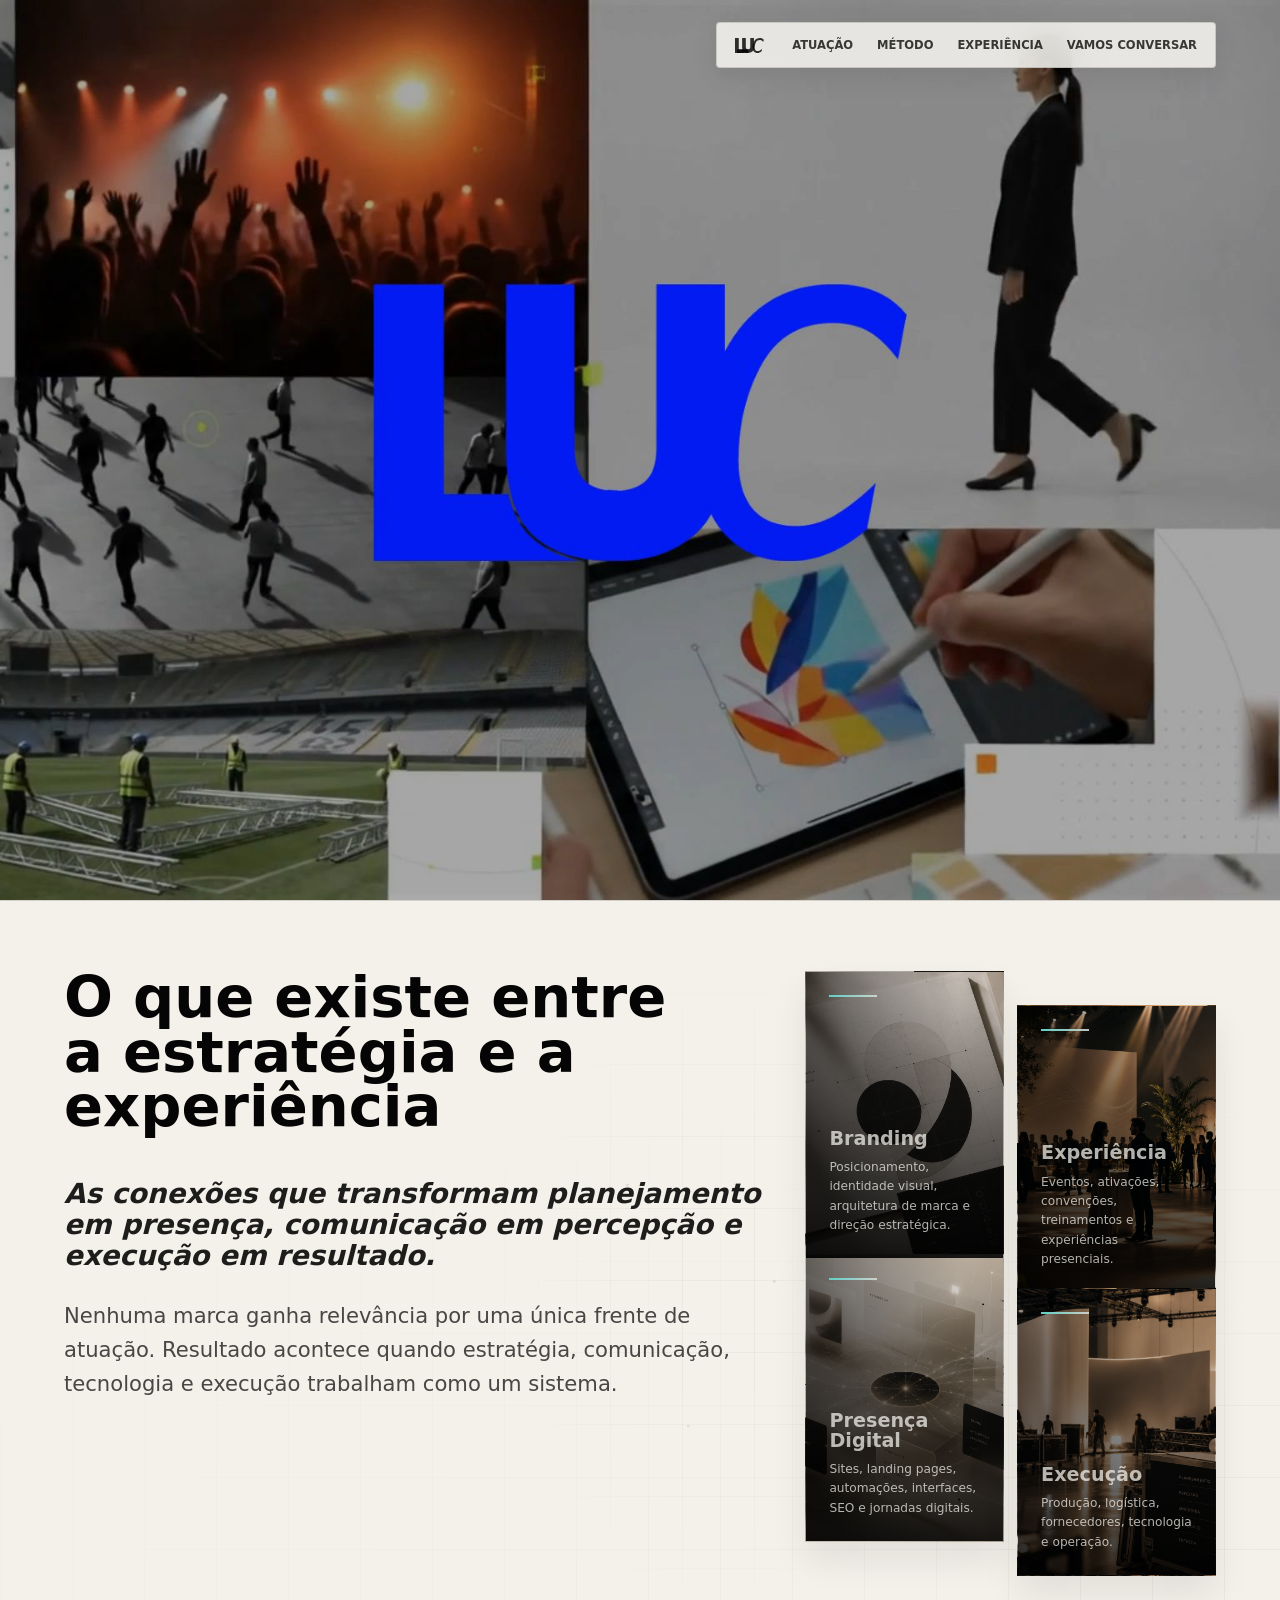
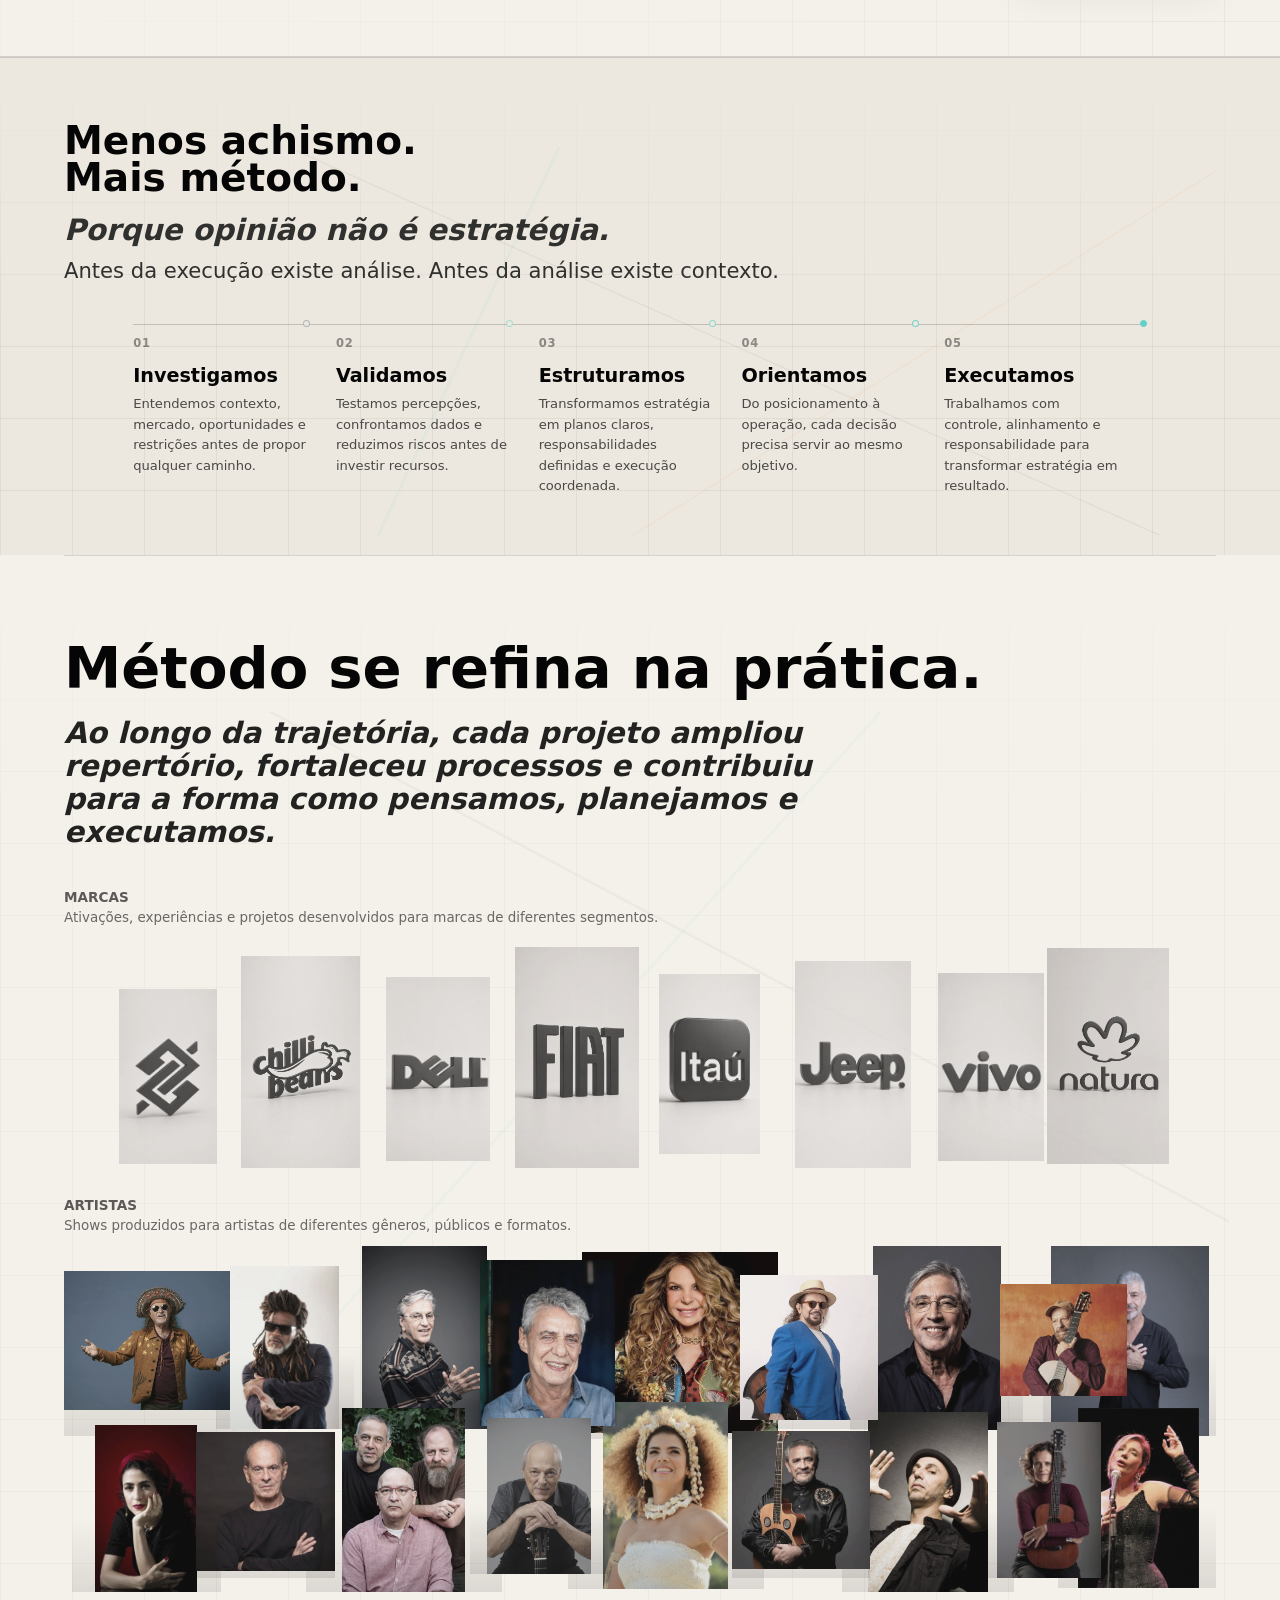
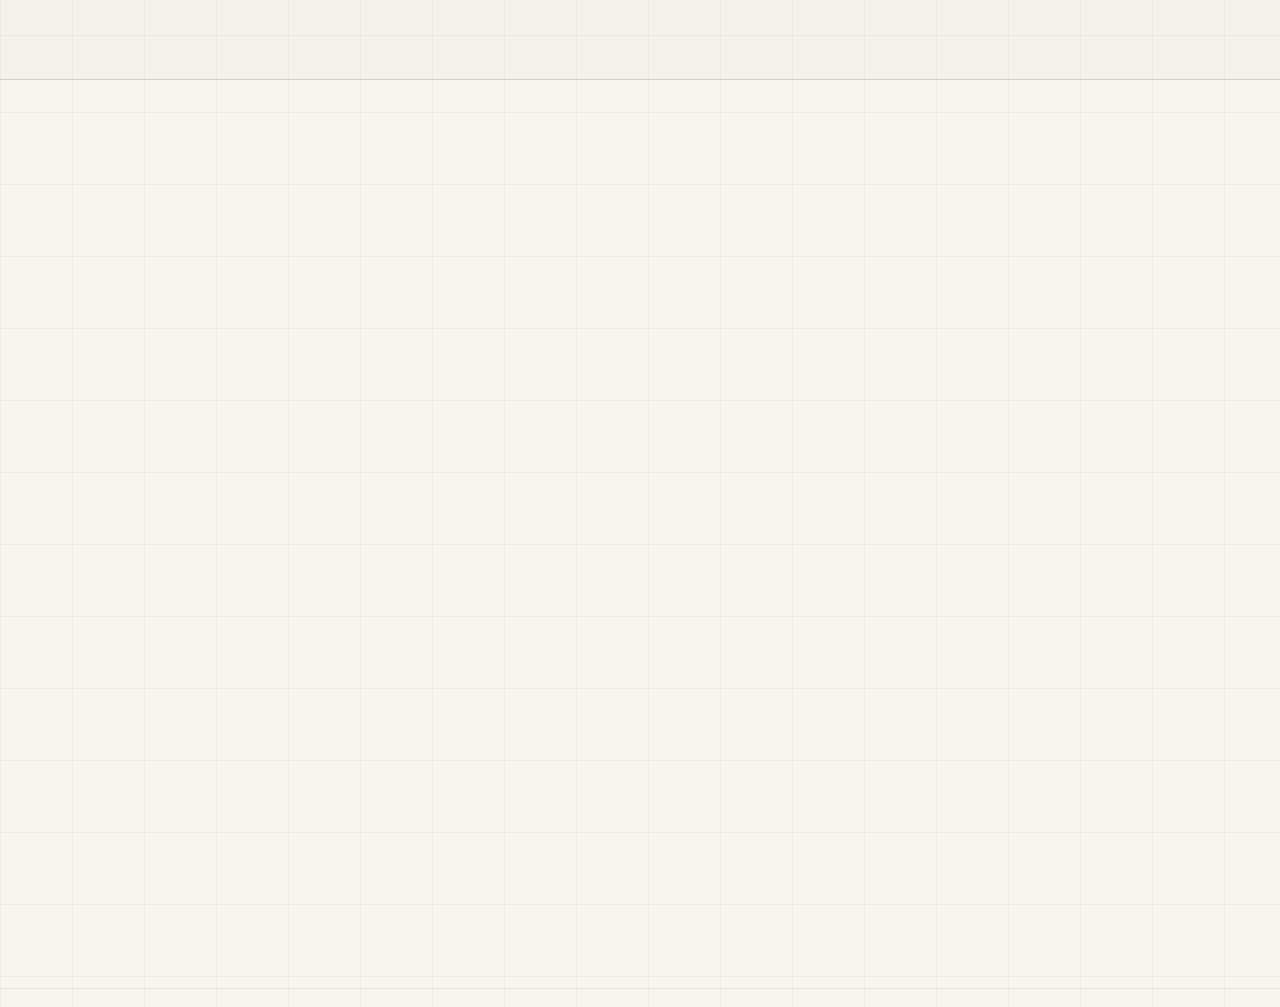
==== commit fee1dba8: "Update index.html" ====
--- a/index.html
+++ b/index.html
@@ -6,7 +6,7 @@
     <title>LUC Creative & Co | Branding, Eventos e Tecnologia</title>
     <meta
       name="description"
-      content="Menos achismo. Mais método. Estratégia, branding, tecnologia, comunicação e experiências conectadas através de direção e execução."
+      content="Estratégia e criatividade. Com tecnologia aplicada. Tudo o que sua marca precisa para transformar planejamento em presença, comunicação em percepção e execução em resultado."
     />
     <meta name="robots" content="index, follow, max-image-preview:large" />
     <meta name="referrer" content="strict-origin-when-cross-origin" />
@@ -20,7 +20,7 @@
     <meta property="og:title" content="LUC Creative & Co | Branding, Eventos e Tecnologia" />
     <meta
       property="og:description"
-      content="Menos achismo. Mais método. Estratégia, branding, tecnologia, comunicação e experiências conectadas através de direção e execução."
+      content="Estratégia e criatividade. Com tecnologia aplicada. Tudo o que sua marca precisa para transformar planejamento em presença, comunicação em percepção e execução em resultado."
     />
     <meta property="og:url" content="https://souluc.com.br/" />
     <meta property="og:image" content="https://souluc.com.br/og-image.jpg" />
@@ -32,7 +32,7 @@
     <meta name="twitter:title" content="LUC Creative & Co | Branding, Eventos e Tecnologia" />
     <meta
       name="twitter:description"
-      content="Menos achismo. Mais método. Estratégia, branding, tecnologia, comunicação e experiências conectadas através de direção e execução."
+      content="Estratégia e criatividade. Com tecnologia aplicada. Tudo o que sua marca precisa para transformar planejamento em presença, comunicação em percepção e execução em resultado."
     />
     <meta name="twitter:image" content="https://souluc.com.br/og-image.jpg" />
     <link rel="stylesheet" href="styles.css?v=contato-definitivo-3" />
